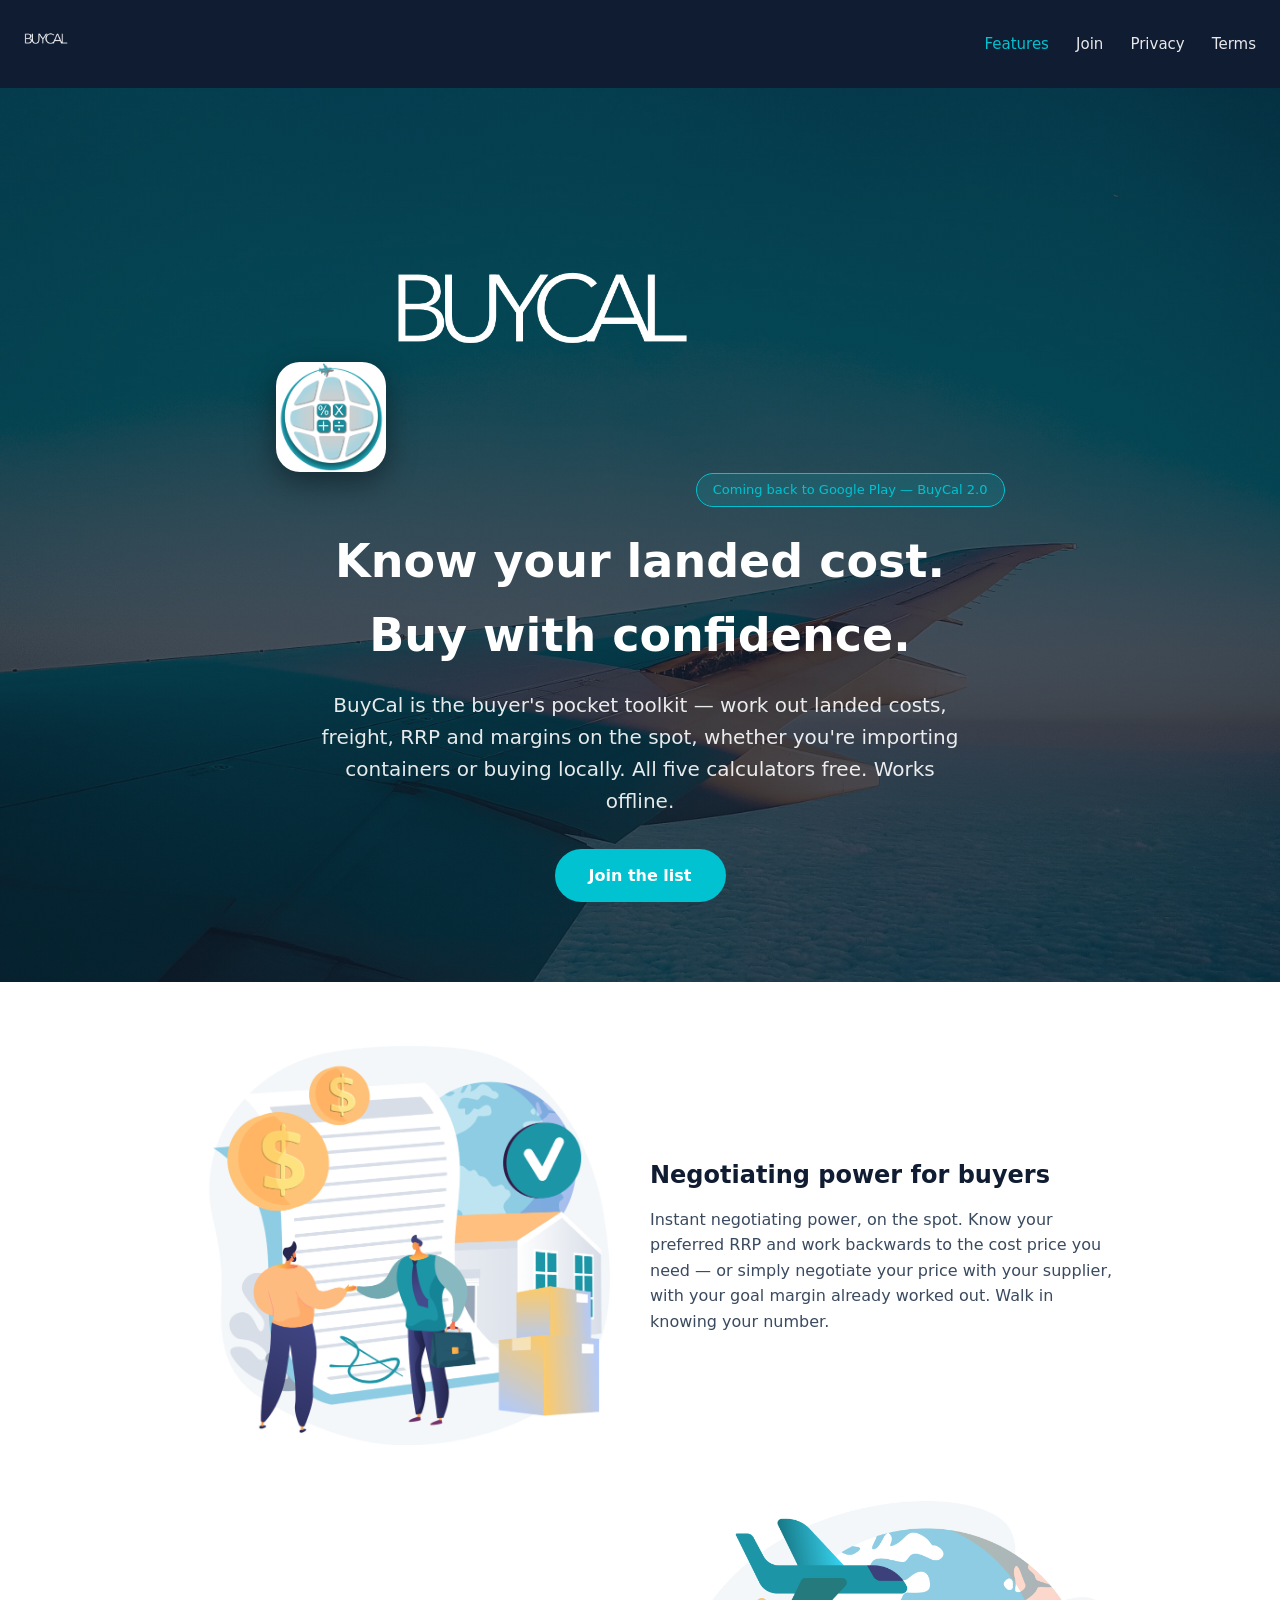
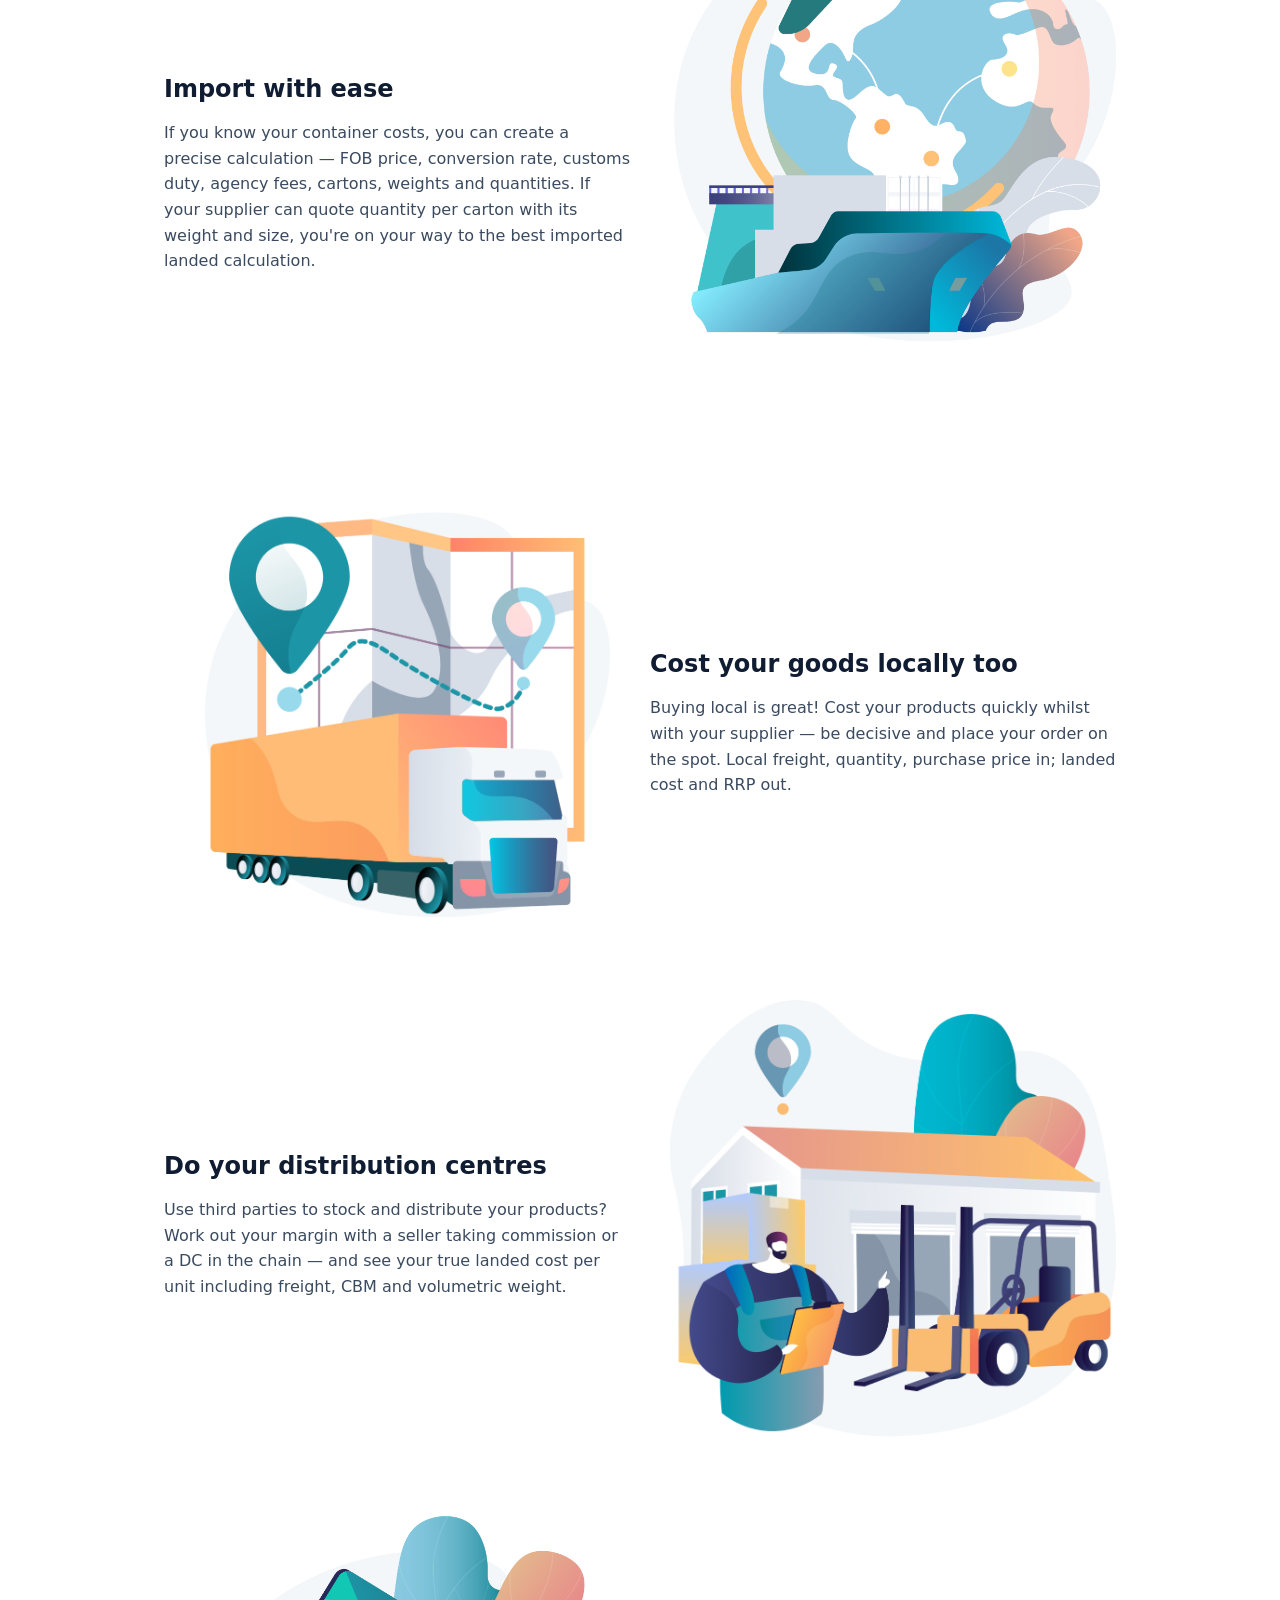
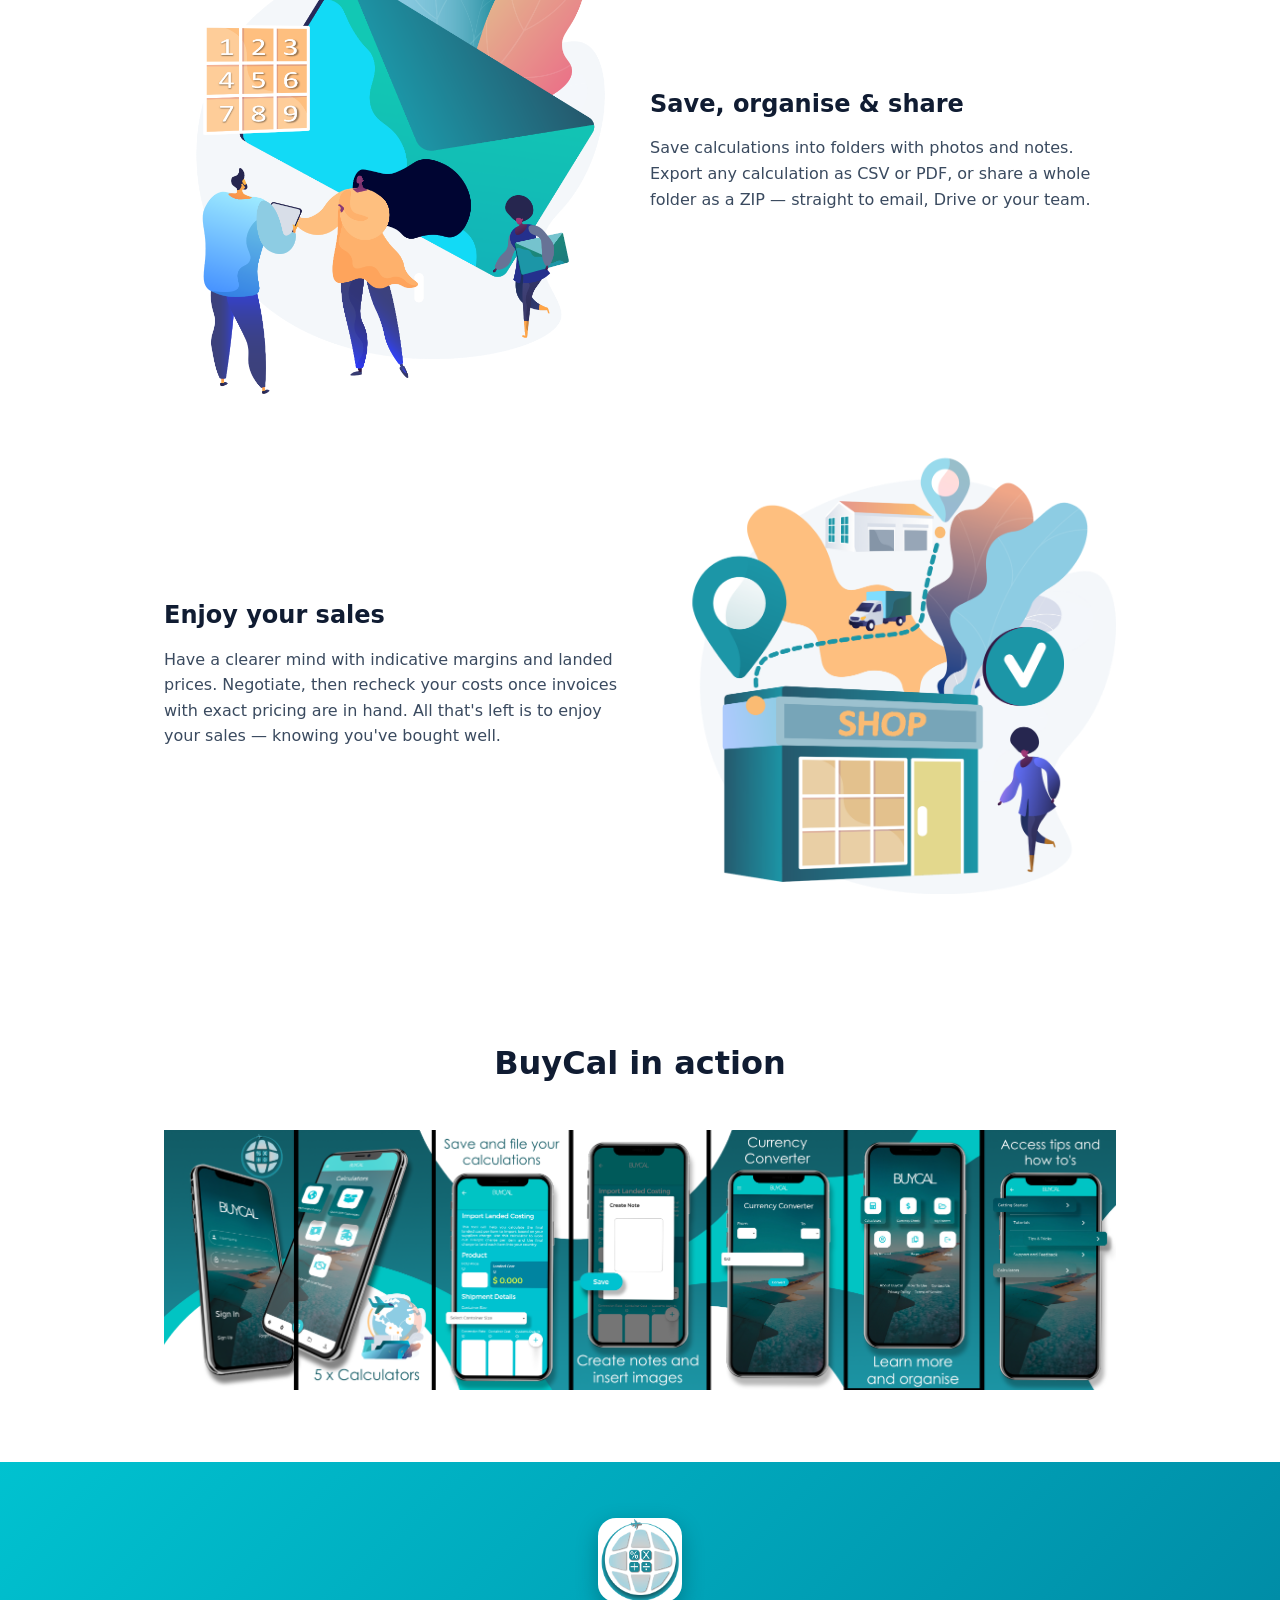
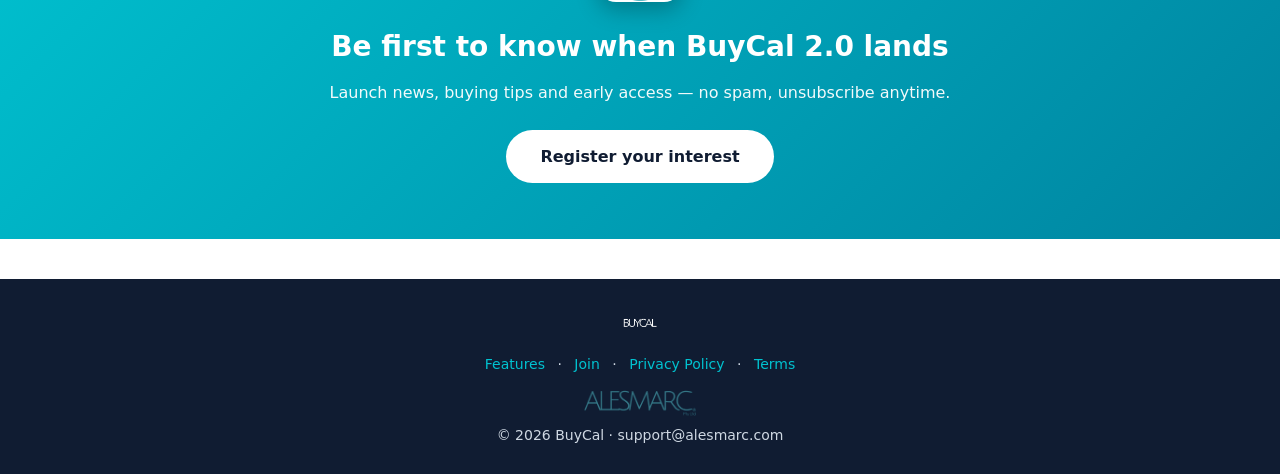
==== index.html @ 598b4a78 "App icon in hero, CTA band, and touch icons" ====
<!DOCTYPE html>
<html lang="en">
<head>
<meta charset="utf-8">
<meta name="viewport" content="width=device-width,initial-scale=1">
<title>BuyCal — Landed Cost & RRP Calculators for Buyers</title>
<meta name="description" content="BuyCal is the buyer's toolkit: landed cost, freight costing, RRP and margin calculators for importers and retailers. Works offline. Free on Android.">
<link rel="stylesheet" href="style.css">
<link rel="icon" href="images/icon.png" type="image/png">
<link rel="apple-touch-icon" href="images/icon.png">
</head>
<body>
<header>
  <a href="index.html"><img src="images/logo-white.png" alt="BuyCal"></a>
  <nav>
    <a href="index.html" class="active">Features</a>
    <a href="join.html">Join</a>
    <a href="privacy.html">Privacy</a>
    <a href="terms.html">Terms</a>
  </nav>
</header>

<div class="hero photo">
  <div class="hero-inner">
    <img src="images/icon.png" alt="BuyCal app icon" class="app-icon">
    <img src="images/logo-white.png" alt="BuyCal" class="hero-logo">
    <div class="badge">Coming back to Google Play — BuyCal 2.0</div>
    <h1>Know your landed cost.<br>Buy with confidence.</h1>
    <p>BuyCal is the buyer's pocket toolkit — work out landed costs, freight, RRP and margins on the spot, whether you're importing containers or buying locally. All five calculators free. Works offline.</p>
    <a class="btn" href="join.html">Join the list</a>
  </div>
</div>

<section class="features-alt">
  <div class="feature-row">
    <img src="images/negotiate.png" alt="Negotiate your price">
    <div>
      <h3>Negotiating power for buyers</h3>
      <p>Instant negotiating power, on the spot. Know your preferred RRP and work backwards to the cost price you need — or simply negotiate your price with your supplier, with your goal margin already worked out. Walk in knowing your number.</p>
    </div>
  </div>
  <div class="feature-row reverse">
    <img src="images/import.png" alt="Import with ease">
    <div>
      <h3>Import with ease</h3>
      <p>If you know your container costs, you can create a precise calculation — FOB price, conversion rate, customs duty, agency fees, cartons, weights and quantities. If your supplier can quote quantity per carton with its weight and size, you're on your way to the best imported landed calculation.</p>
    </div>
  </div>
  <div class="feature-row">
    <img src="images/local-freight.png" alt="Cost your goods locally">
    <div>
      <h3>Cost your goods locally too</h3>
      <p>Buying local is great! Cost your products quickly whilst with your supplier — be decisive and place your order on the spot. Local freight, quantity, purchase price in; landed cost and RRP out.</p>
    </div>
  </div>
  <div class="feature-row reverse">
    <img src="images/landed.png" alt="Distribution centres and margins">
    <div>
      <h3>Do your distribution centres</h3>
      <p>Use third parties to stock and distribute your products? Work out your margin with a seller taking commission or a DC in the chain — and see your true landed cost per unit including freight, CBM and volumetric weight.</p>
    </div>
  </div>
  <div class="feature-row">
    <img src="images/share.png" alt="Save and share calculations">
    <div>
      <h3>Save, organise &amp; share</h3>
      <p>Save calculations into folders with photos and notes. Export any calculation as CSV or PDF, or share a whole folder as a ZIP — straight to email, Drive or your team.</p>
    </div>
  </div>
  <div class="feature-row reverse">
    <img src="images/shop.png" alt="Enjoy your sales">
    <div>
      <h3>Enjoy your sales</h3>
      <p>Have a clearer mind with indicative margins and landed prices. Negotiate, then recheck your costs once invoices with exact pricing are in hand. All that's left is to enjoy your sales — knowing you've bought well.</p>
    </div>
  </div>
</section>

<section class="shots">
  <h2>BuyCal in action</h2>
  <img src="images/screenshots.png" alt="BuyCal app screenshots">
</section>

<div class="cta-band">
  <img src="images/icon.png" alt="BuyCal app icon" class="app-icon small">
  <h2>Be first to know when BuyCal 2.0 lands</h2>
  <p>Launch news, buying tips and early access — no spam, unsubscribe anytime.</p>
  <a class="btn" href="join.html">Register your interest</a>
</div>

<footer>
  <img src="images/logo-white.png" alt="BuyCal" style="height:34px;display:block;margin:0 auto 12px">
  <div><a href="index.html">Features</a> &middot; <a href="join.html">Join</a> &middot; <a href="privacy.html">Privacy Policy</a> &middot; <a href="terms.html">Terms</a></div>
  <div style="margin-top:14px"><img src="images/alesmarc.png" alt="AlesMarc" style="height:26px;vertical-align:middle;opacity:.85"></div>
  <div style="margin-top:8px">&copy; 2026 BuyCal &middot; support@alesmarc.com</div>
</footer>
</body>
</html>
---- style.css ----
:root{--navy:#101C32;--teal:#00C2D0;--bg:#00C4C4;--light:#F6F8FA;--glow:#E0FC40}
*{margin:0;padding:0;box-sizing:border-box}
body{font-family:'Segoe UI',system-ui,-apple-system,sans-serif;color:var(--navy);background:#fff;line-height:1.6}
header{background:var(--navy);padding:18px 24px;display:flex;align-items:center;justify-content:space-between;flex-wrap:wrap;gap:10px}
header img{height:44px}
nav a{color:#fff;text-decoration:none;margin-left:22px;font-size:15px;opacity:.9}
nav a:hover,nav a.active{opacity:1;color:var(--teal)}
.hero{background:linear-gradient(135deg,var(--navy) 0%,#0a2a4a 60%,#00647a 100%);color:#fff;text-align:center;padding:80px 24px}
.hero.photo{background:linear-gradient(rgba(6,16,32,.72),rgba(6,16,32,.72)),url('images/bg.jpg') center/cover no-repeat}
.hero-logo{width:min(300px,70vw);margin-bottom:26px}
.app-icon{width:110px;height:110px;border-radius:24px;background:#fff;box-shadow:0 10px 30px rgba(0,0,0,.4);margin-bottom:22px;display:inline-block}
.app-icon.small{width:84px;height:84px;border-radius:18px;box-shadow:0 8px 22px rgba(0,0,0,.25);margin-bottom:16px}
.features-alt{max-width:1000px;margin:0 auto;padding:64px 24px 24px}
.feature-row{display:flex;align-items:center;gap:40px;margin-bottom:56px;flex-wrap:wrap}
.feature-row img{width:min(380px,100%);flex:1 1 300px;object-fit:contain}
.feature-row div{flex:1 1 320px}
.feature-row h3{font-size:24px;margin-bottom:12px;color:var(--navy)}
.feature-row p{color:#3a4a5f;font-size:16px}
.feature-row.reverse{flex-direction:row-reverse}
@media (max-width:720px){.feature-row,.feature-row.reverse{flex-direction:column}}
.shots{text-align:center}
.shots img{max-width:100%;height:auto}
.cta-band{background:linear-gradient(135deg,var(--teal),#0084A0);color:#fff;text-align:center;padding:56px 24px}
.cta-band h2{font-size:28px;margin-bottom:10px}
.cta-band p{margin-bottom:24px;opacity:.95}
.cta-band .btn{background:#fff;color:var(--navy)}
.hero h1{font-size:clamp(28px,5vw,46px);margin-bottom:16px}
.hero p{font-size:clamp(16px,2.5vw,20px);max-width:640px;margin:0 auto 32px;opacity:.9}
.btn{display:inline-block;background:var(--teal);color:#fff;padding:14px 34px;border-radius:50px;text-decoration:none;font-weight:600;border:none;font-size:16px;cursor:pointer}
.btn:hover{filter:brightness(1.1)}
section{padding:64px 24px;max-width:1000px;margin:0 auto}
section h2{text-align:center;font-size:32px;margin-bottom:40px}
.grid{display:grid;grid-template-columns:repeat(auto-fit,minmax(260px,1fr));gap:24px}
.card{background:var(--light);border-radius:16px;padding:28px;border-top:4px solid var(--teal)}
.card h3{margin-bottom:10px;font-size:19px}
.card p{font-size:15px;color:#3a4a5f}
.prose{max-width:760px;margin:0 auto;padding:56px 24px}
.prose h1{font-size:34px;margin-bottom:8px}
.prose h2{font-size:21px;margin:28px 0 8px;text-align:left}
.prose p,.prose li{color:#2b3a4e;font-size:16px}
.prose ul{padding-left:22px}
.muted{color:#6b7a8f;font-size:14px}
footer{background:var(--navy);color:#cfd8e3;text-align:center;padding:28px 24px;font-size:14px;margin-top:40px}
footer a{color:var(--teal);text-decoration:none;margin:0 8px}
.form-card{max-width:460px;margin:0 auto;background:var(--light);padding:36px;border-radius:16px;border-top:4px solid var(--teal)}
.form-card input[type=email]{width:100%;padding:14px 18px;border-radius:50px;border:1px solid #c7d0da;font-size:16px;margin-bottom:14px}
.form-card .btn{width:100%}
.notice{margin-top:14px;font-size:15px;text-align:center;display:none}
.notice.ok{display:block;color:#0a7a3d}
.notice.err{display:block;color:#b00020}
.badge{display:inline-block;background:rgba(0,194,208,.15);color:var(--teal);border:1px solid var(--teal);border-radius:50px;padding:6px 16px;font-size:13px;margin-bottom:18px}
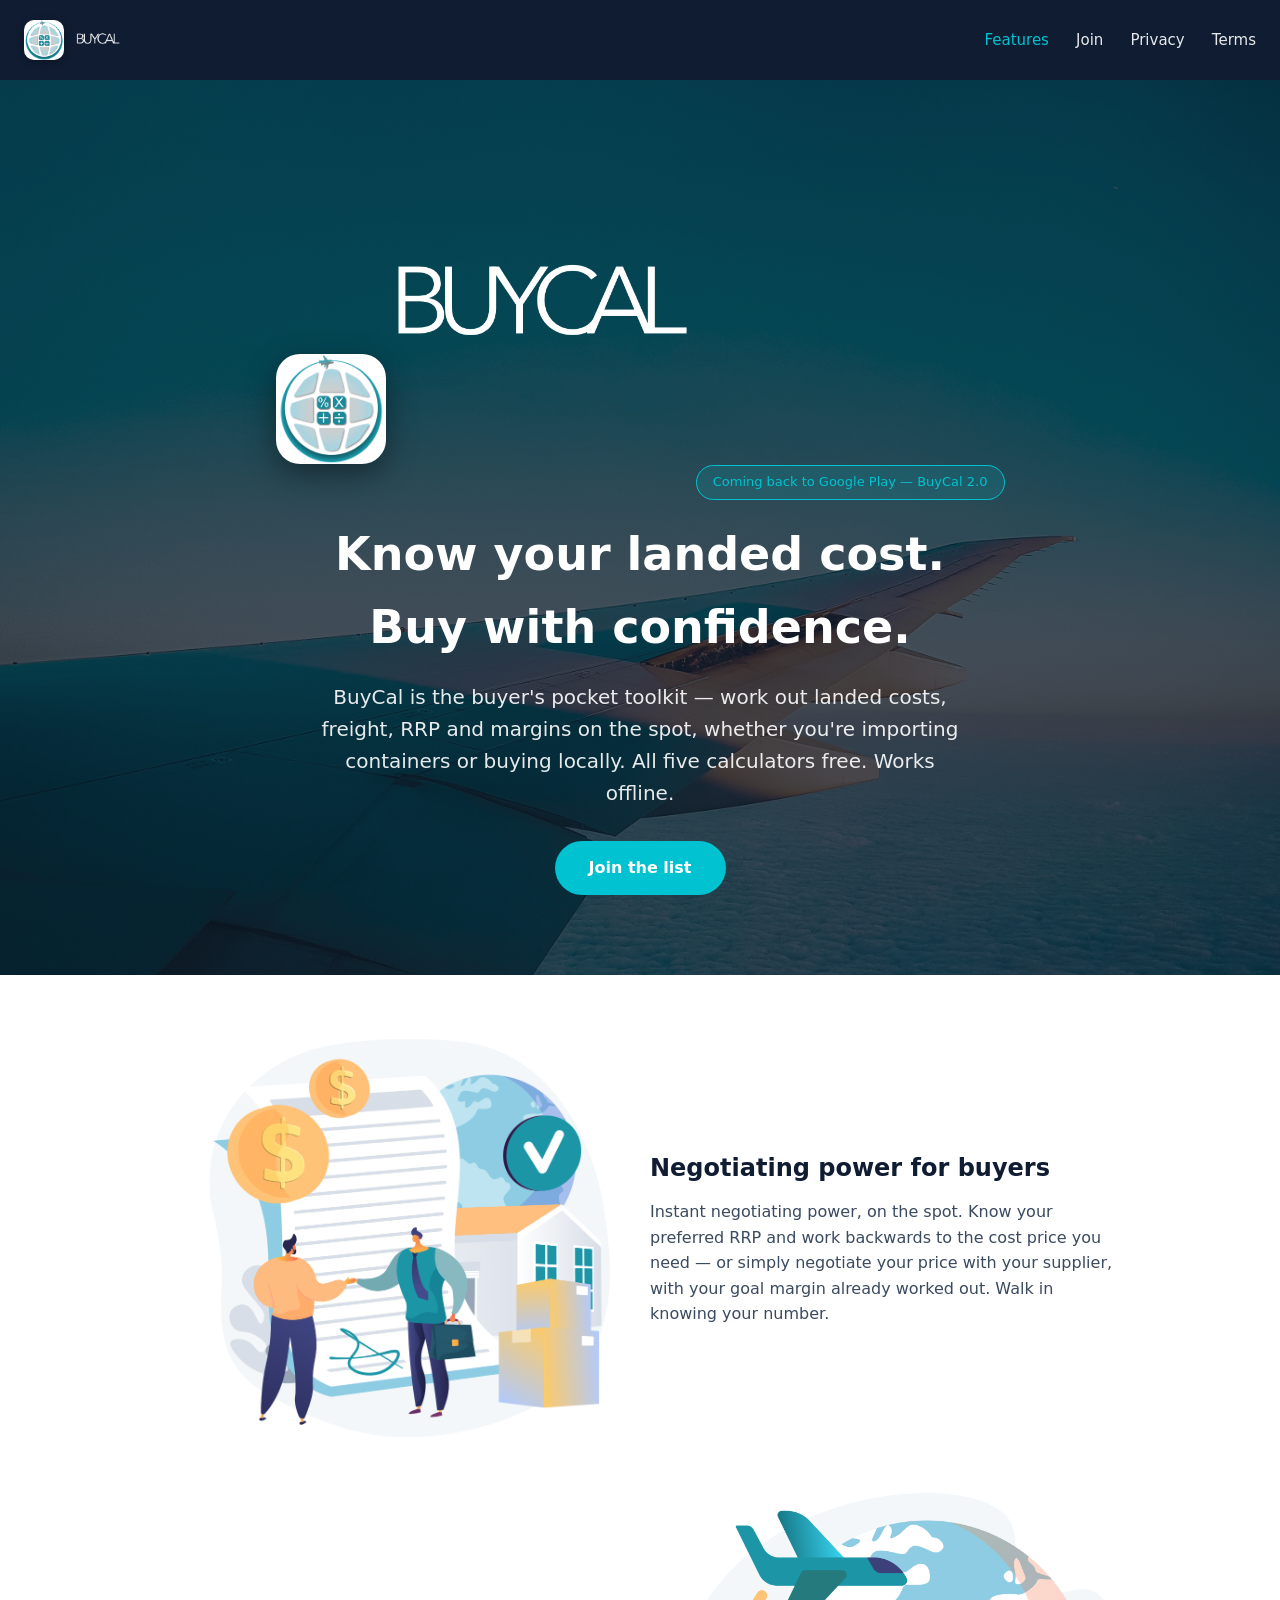
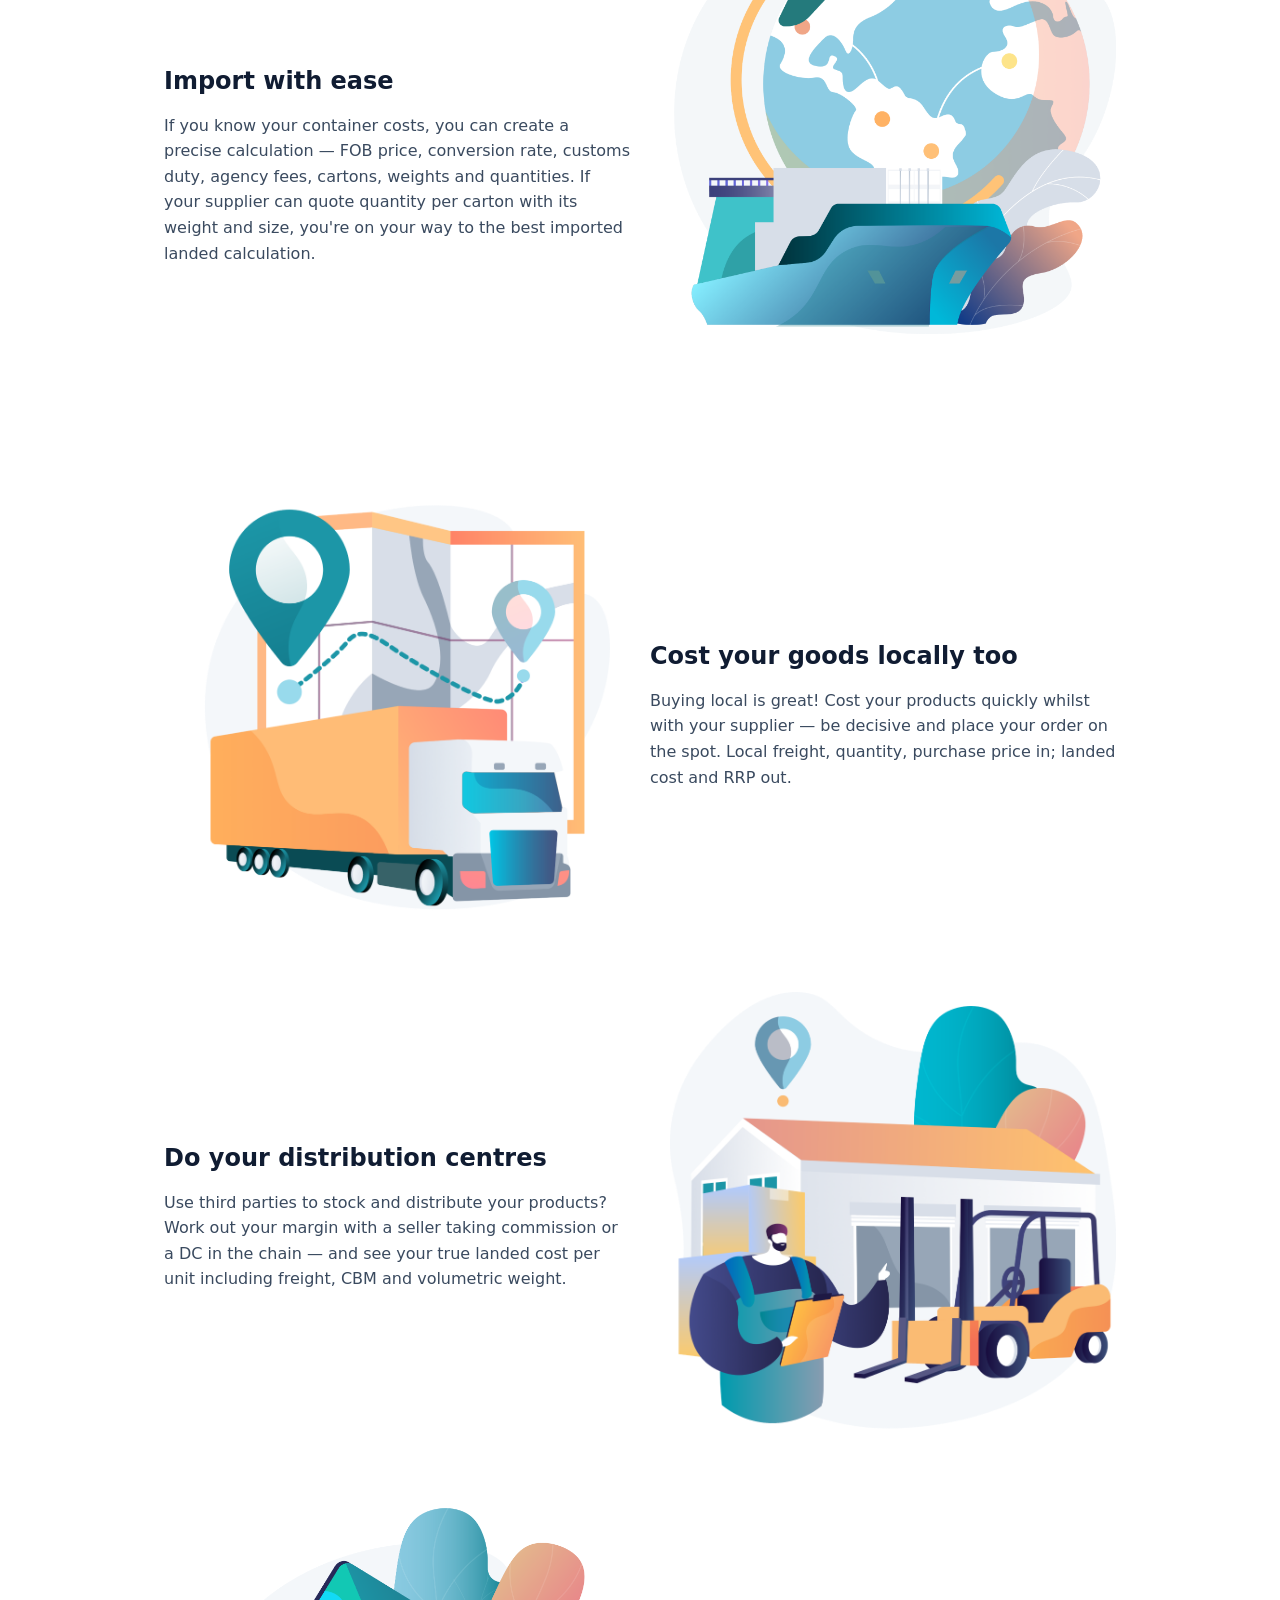
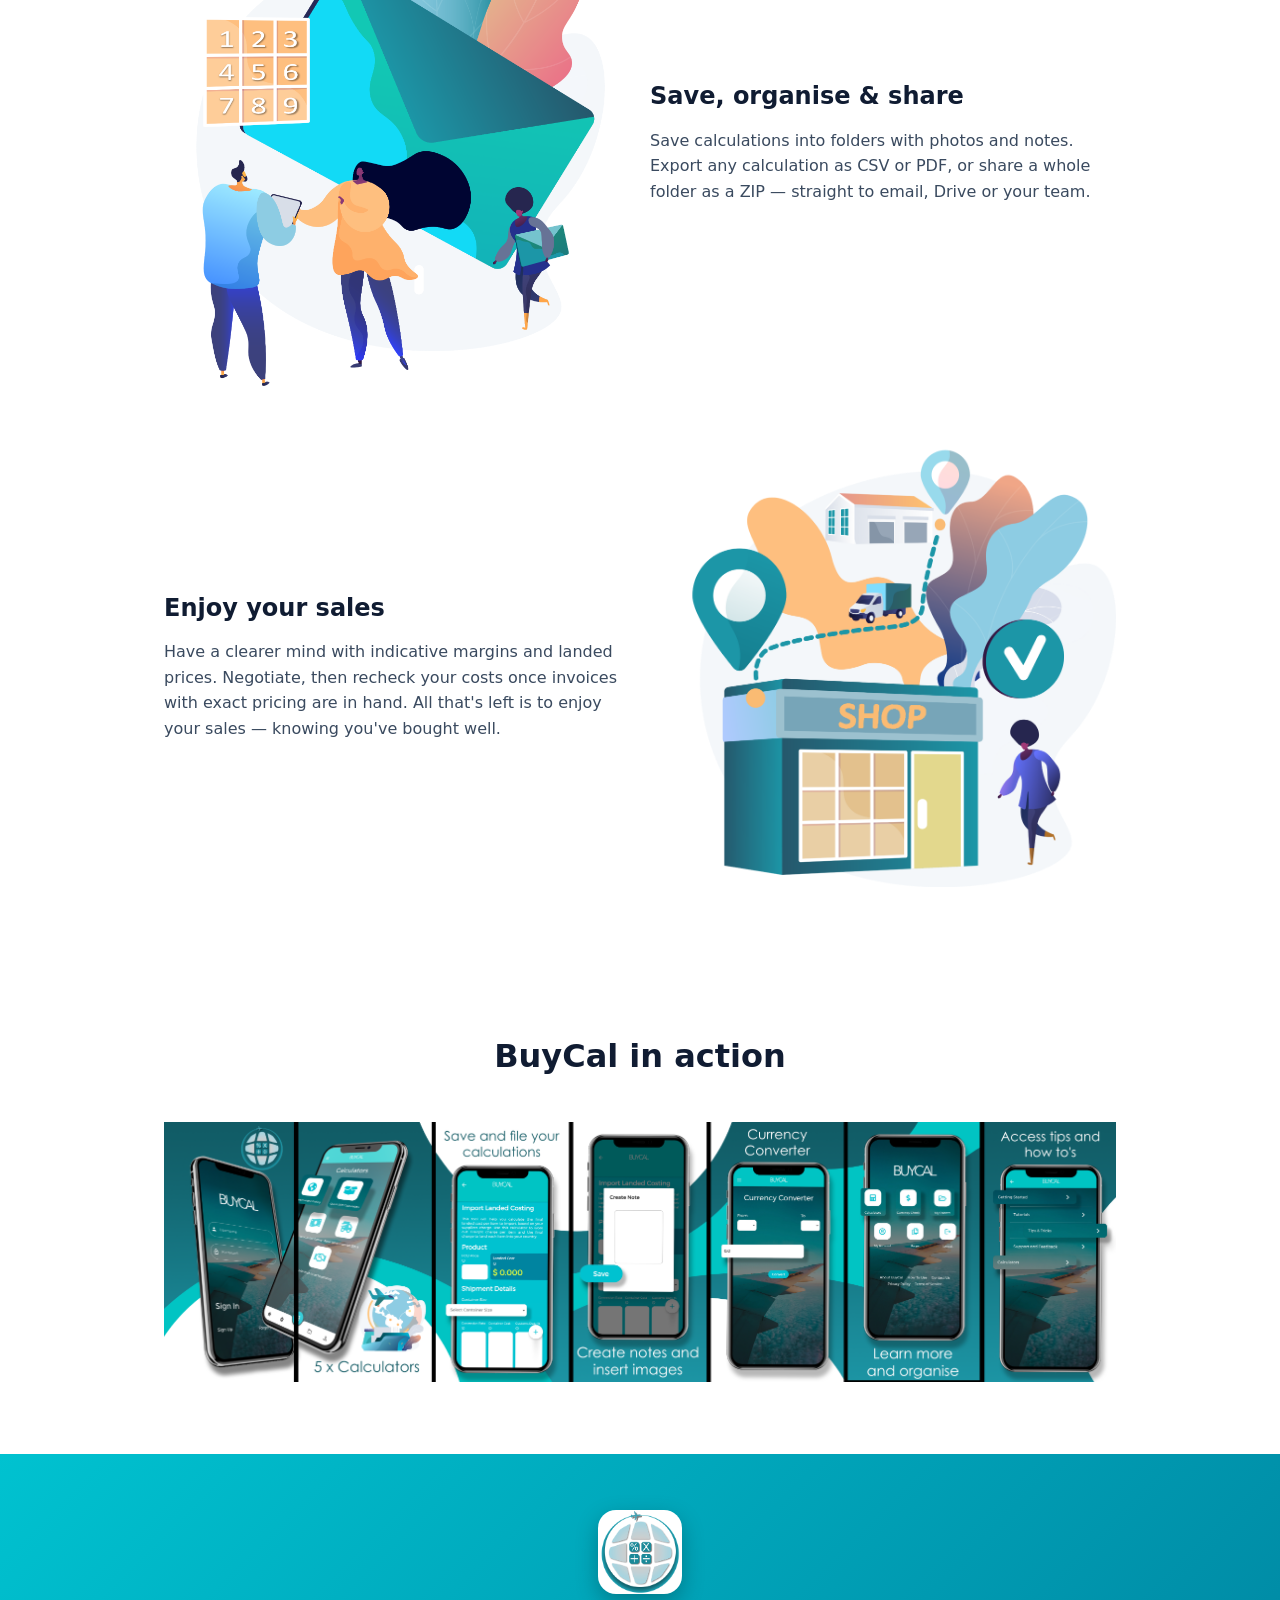
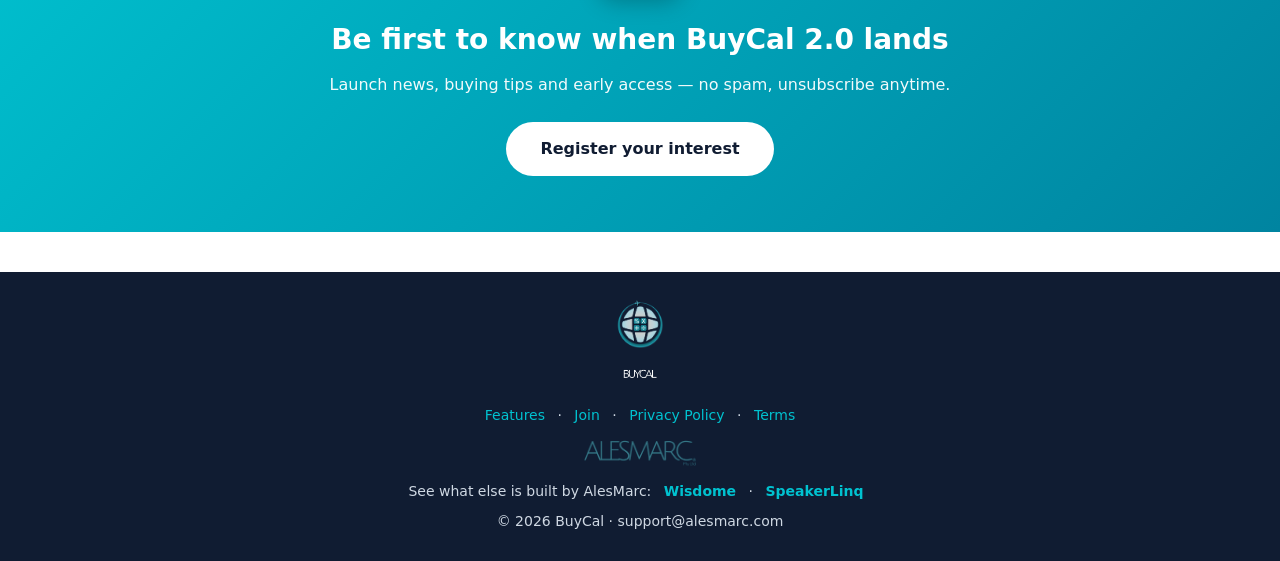
==== commit 43d48dc4: "Icon in header/footer, AlesMarc family links (Wisdome, SpeakerLinq)" ====
--- a/index.html
+++ b/index.html
@@ -8,10 +8,54 @@
 <link rel="stylesheet" href="style.css">
 <link rel="icon" href="images/icon.png" type="image/png">
 <link rel="apple-touch-icon" href="images/icon.png">
+<link rel="canonical" href="https://buycal.com.au/">
+<meta property="og:type" content="website">
+<meta property="og:site_name" content="BuyCal">
+<meta property="og:title" content="BuyCal — Landed Cost & RRP Calculators for Buyers">
+<meta property="og:description" content="The buyer's pocket toolkit: landed cost, freight costing, RRP and margin calculators for importers and retailers. Works offline. Free on Android.">
+<meta property="og:url" content="https://buycal.com.au/">
+<meta property="og:image" content="https://buycal.com.au/images/cover.png">
+<meta name="twitter:card" content="summary_large_image">
+<meta name="twitter:title" content="BuyCal — Landed Cost & RRP Calculators for Buyers">
+<meta name="twitter:description" content="Landed cost, freight, RRP and margin calculators for importers and retailers. Works offline. Free on Android.">
+<meta name="twitter:image" content="https://buycal.com.au/images/cover.png">
+<script type="application/ld+json">
+{
+  "@context": "https://schema.org",
+  "@graph": [
+    {
+      "@type": "MobileApplication",
+      "name": "BuyCal",
+      "operatingSystem": "Android",
+      "applicationCategory": "BusinessApplication",
+      "description": "Landed cost, freight costing, RRP and margin calculators for product buyers, importers and retailers. Five calculators, folders with notes and photos, CSV/PDF export and a live currency converter. Works offline, no account needed.",
+      "image": "https://buycal.com.au/images/icon.png",
+      "url": "https://buycal.com.au/",
+      "offers": { "@type": "Offer", "price": "0", "priceCurrency": "AUD" },
+      "publisher": { "@type": "Organization", "name": "AlesMarc", "email": "support@alesmarc.com" }
+    },
+    {
+      "@type": "WebSite",
+      "name": "BuyCal",
+      "url": "https://buycal.com.au/",
+      "description": "Official website of BuyCal, the landed cost and RRP calculator app for buyers and importers."
+    },
+    {
+      "@type": "FAQPage",
+      "mainEntity": [
+        { "@type": "Question", "name": "What is BuyCal?", "acceptedAnswer": { "@type": "Answer", "text": "BuyCal is an Android app for product buyers, importers and retailers. It calculates landed costs, freight costs, recommended retail prices (RRP) and margins for both imported and locally purchased goods." } },
+        { "@type": "Question", "name": "Is BuyCal free?", "acceptedAnswer": { "@type": "Answer", "text": "Yes. All five calculators are free, with no account or sign-up required. The app works offline; only the live currency converter needs an internet connection." } },
+        { "@type": "Question", "name": "What can BuyCal calculate?", "acceptedAnswer": { "@type": "Answer", "text": "Complete import costing (FOB price, customs duty, agency fees, container and carton costs), local landed cost and RRP, quick RRP checks, freight costing with CBM and volumetric weight, and reverse calculations from your target retail price and margin for supplier negotiations." } },
+        { "@type": "Question", "name": "Where is my data stored?", "acceptedAnswer": { "@type": "Answer", "text": "All calculations, folders, notes and photos are stored only on your device. Nothing is uploaded to any server." } }
+      ]
+    }
+  ]
+}
+</script>
 </head>
 <body>
 <header>
-  <a href="index.html"><img src="images/logo-white.png" alt="BuyCal"></a>
+  <a href="index.html" class="brand"><img src="images/icon.png" alt="" class="nav-icon"><img src="images/logo-white.png" alt="BuyCal"></a>
   <nav>
     <a href="index.html" class="active">Features</a>
     <a href="join.html">Join</a>
@@ -89,10 +133,11 @@
 </div>
 
 <footer>
+  <img src="images/icon.png" alt="BuyCal app icon" style="height:48px;width:48px;border-radius:12px;display:block;margin:0 auto 10px">
   <img src="images/logo-white.png" alt="BuyCal" style="height:34px;display:block;margin:0 auto 12px">
   <div><a href="index.html">Features</a> &middot; <a href="join.html">Join</a> &middot; <a href="privacy.html">Privacy Policy</a> &middot; <a href="terms.html">Terms</a></div>
   <div style="margin-top:14px"><img src="images/alesmarc.png" alt="AlesMarc" style="height:26px;vertical-align:middle;opacity:.85"></div>
-  <div style="margin-top:8px">&copy; 2026 BuyCal &middot; support@alesmarc.com</div>
+  <div class="more-from">See what else is built by AlesMarc: <a href="https://wisdome.com.au" target="_blank" rel="noopener">Wisdome</a> &middot; <a href="https://speakerlinq.com" target="_blank" rel="noopener">SpeakerLinq</a></div><div style="margin-top:8px">&copy; 2026 BuyCal &middot; support@alesmarc.com</div>
 </footer>
 </body>
 </html>
--- a/style.css
+++ b/style.css
@@ -3,6 +3,10 @@
 body{font-family:'Segoe UI',system-ui,-apple-system,sans-serif;color:var(--navy);background:#fff;line-height:1.6}
 header{background:var(--navy);padding:18px 24px;display:flex;align-items:center;justify-content:space-between;flex-wrap:wrap;gap:10px}
 header img{height:44px}
+.brand{display:inline-flex;align-items:center;gap:12px;text-decoration:none}
+.nav-icon{height:40px !important;width:40px;border-radius:10px;background:#fff;box-shadow:0 2px 8px rgba(0,0,0,.3)}
+.more-from{margin-top:14px;font-size:14px;color:#cfd8e3}
+.more-from a{font-weight:600}
 nav a{color:#fff;text-decoration:none;margin-left:22px;font-size:15px;opacity:.9}
 nav a:hover,nav a.active{opacity:1;color:var(--teal)}
 .hero{background:linear-gradient(135deg,var(--navy) 0%,#0a2a4a 60%,#00647a 100%);color:#fff;text-align:center;padding:80px 24px}
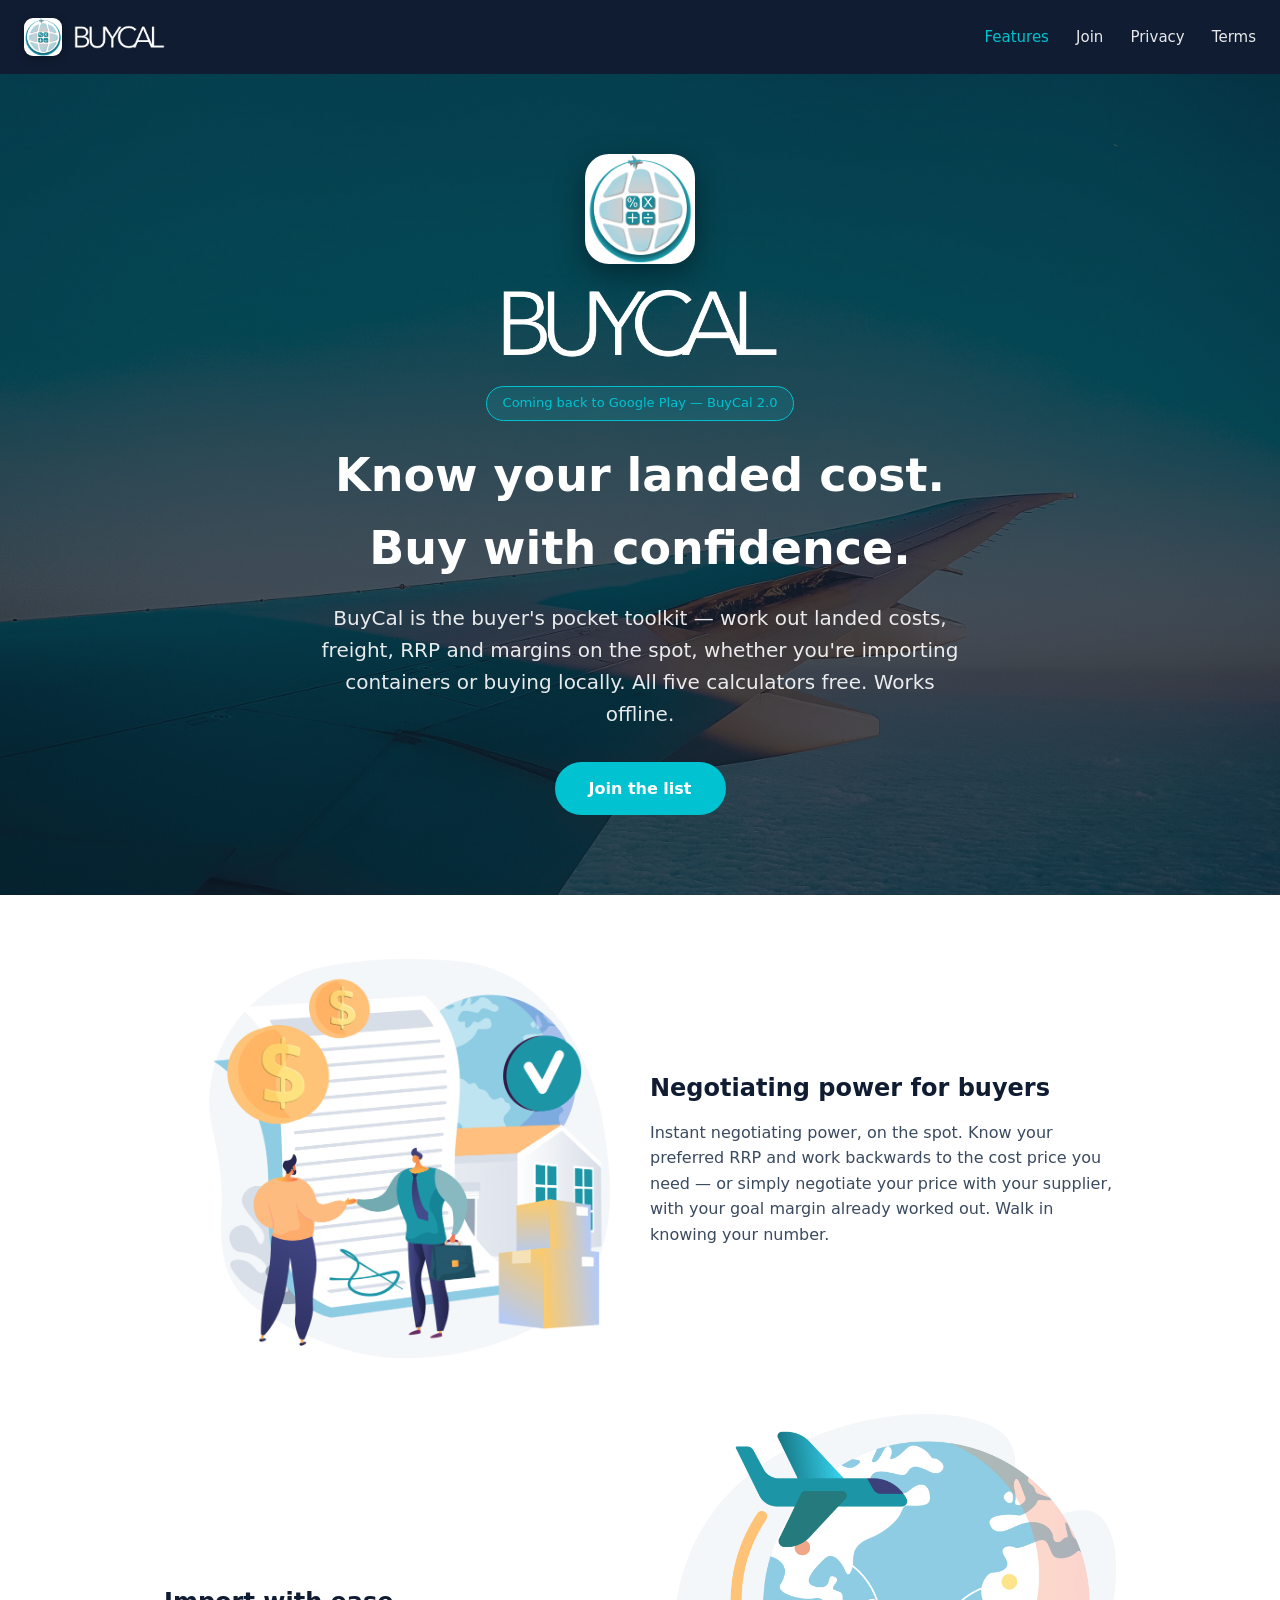
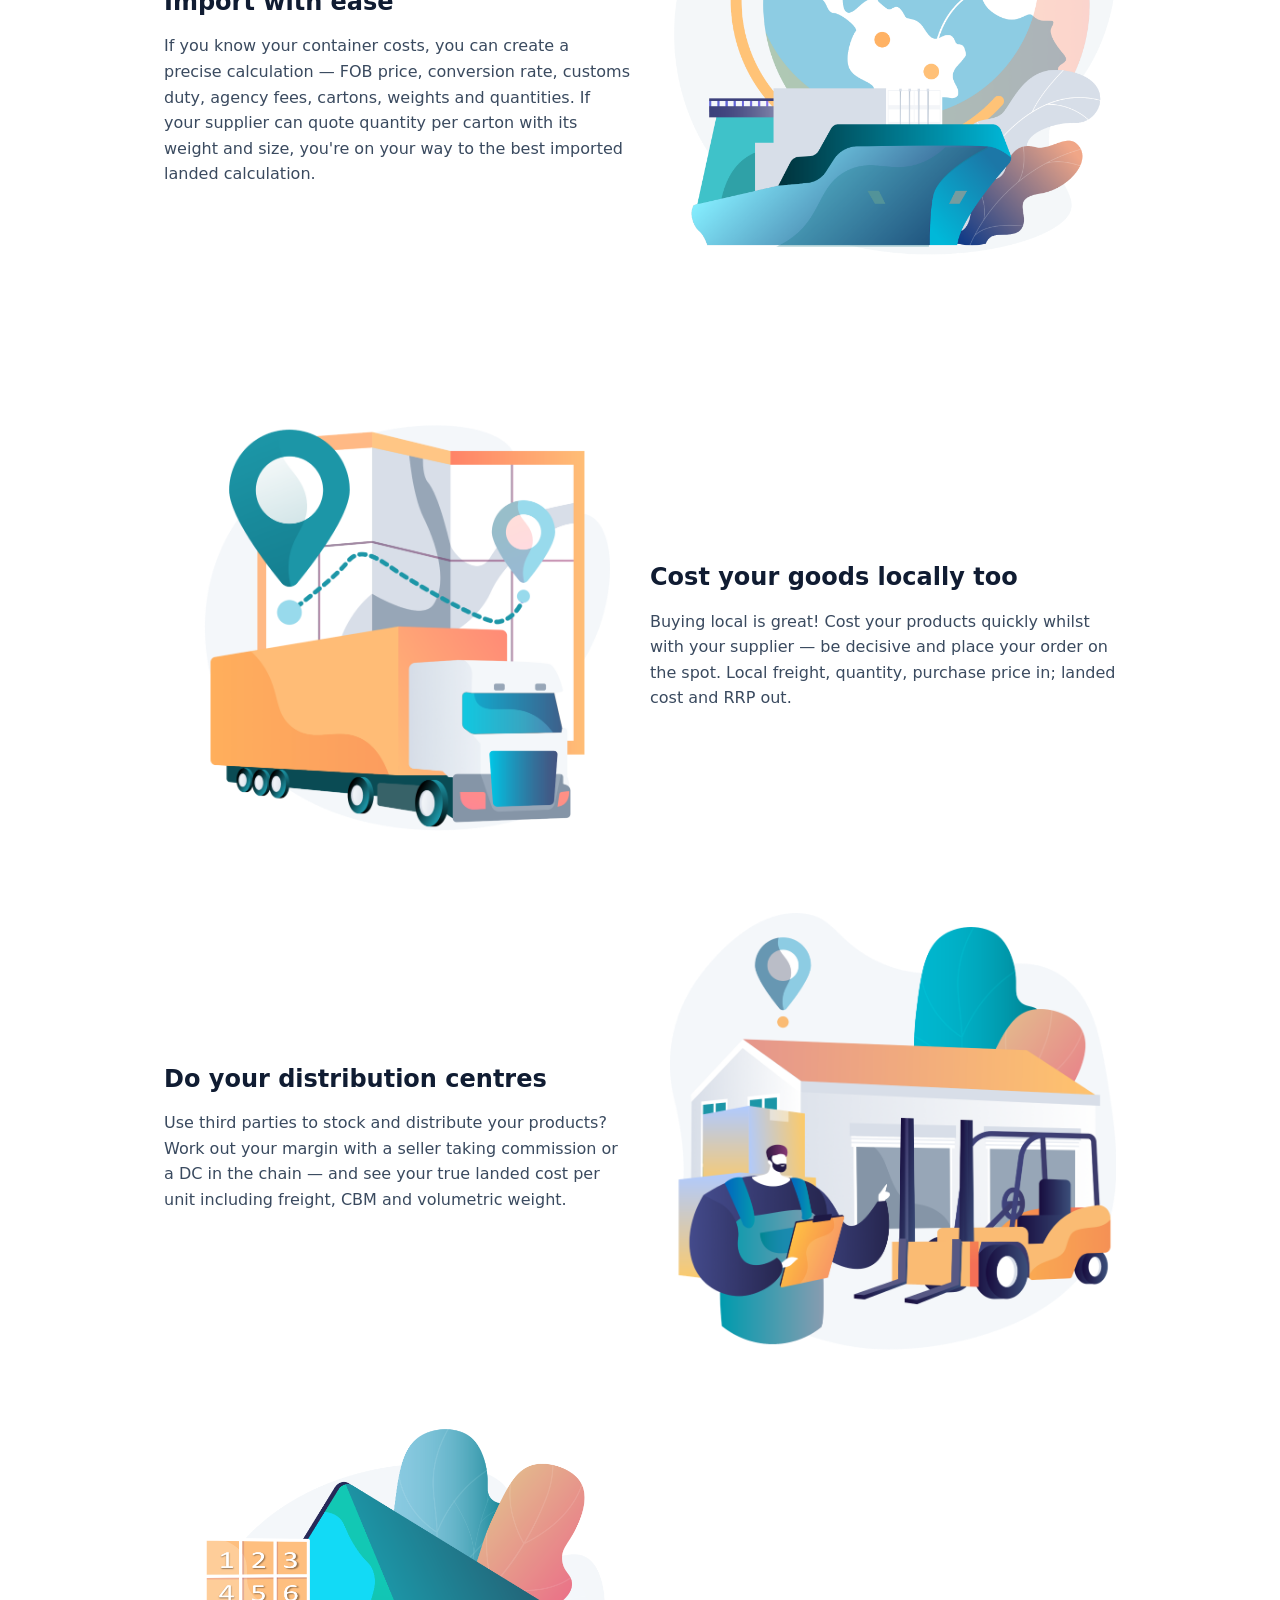
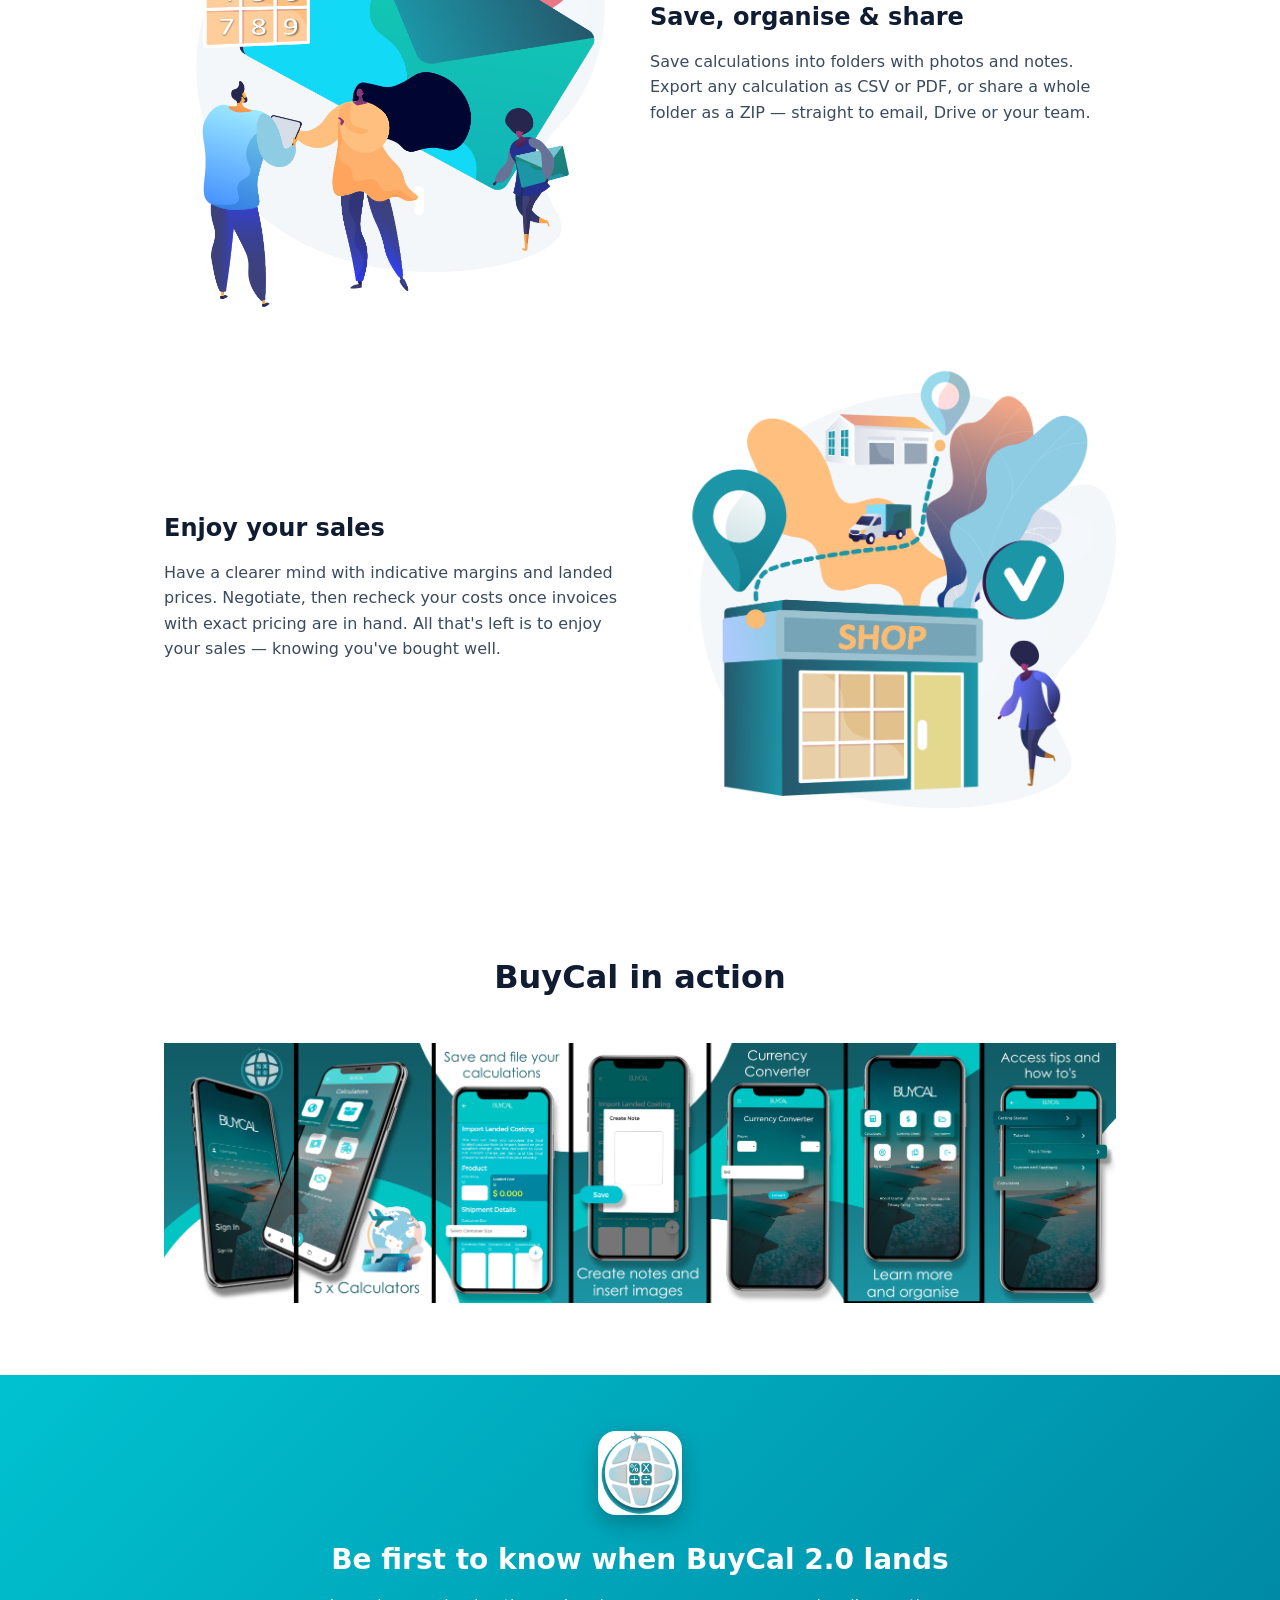
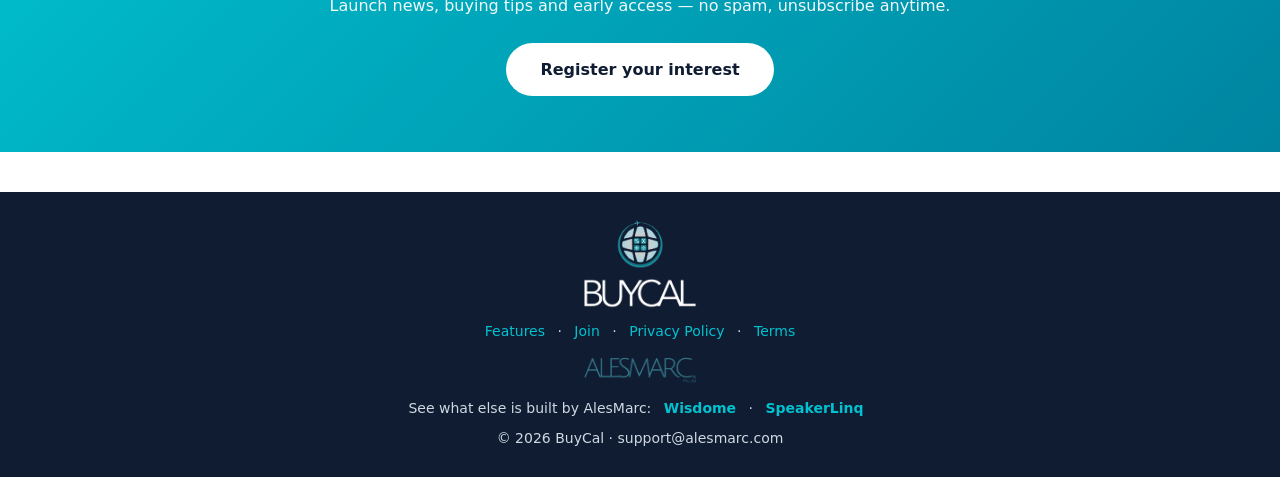
==== commit 896fbe41: "Fix logo sizing: trimmed wordmark, centered hero, compact header/footer" ====
--- a/index.html
+++ b/index.html
@@ -55,7 +55,7 @@
 </head>
 <body>
 <header>
-  <a href="index.html" class="brand"><img src="images/icon.png" alt="" class="nav-icon"><img src="images/logo-white.png" alt="BuyCal"></a>
+  <a href="index.html" class="brand"><img src="images/icon.png" alt="" class="nav-icon"><img src="images/wordmark-white.png" alt="BuyCal" class="wm"></a>
   <nav>
     <a href="index.html" class="active">Features</a>
     <a href="join.html">Join</a>
@@ -67,7 +67,7 @@
 <div class="hero photo">
   <div class="hero-inner">
     <img src="images/icon.png" alt="BuyCal app icon" class="app-icon">
-    <img src="images/logo-white.png" alt="BuyCal" class="hero-logo">
+    <img src="images/wordmark-white.png" alt="BuyCal" class="hero-logo">
     <div class="badge">Coming back to Google Play — BuyCal 2.0</div>
     <h1>Know your landed cost.<br>Buy with confidence.</h1>
     <p>BuyCal is the buyer's pocket toolkit — work out landed costs, freight, RRP and margins on the spot, whether you're importing containers or buying locally. All five calculators free. Works offline.</p>
@@ -134,7 +134,7 @@
 
 <footer>
   <img src="images/icon.png" alt="BuyCal app icon" style="height:48px;width:48px;border-radius:12px;display:block;margin:0 auto 10px">
-  <img src="images/logo-white.png" alt="BuyCal" style="height:34px;display:block;margin:0 auto 12px">
+  <img src="images/wordmark-white.png" alt="BuyCal" style="height:30px;display:block;margin:0 auto 12px">
   <div><a href="index.html">Features</a> &middot; <a href="join.html">Join</a> &middot; <a href="privacy.html">Privacy Policy</a> &middot; <a href="terms.html">Terms</a></div>
   <div style="margin-top:14px"><img src="images/alesmarc.png" alt="AlesMarc" style="height:26px;vertical-align:middle;opacity:.85"></div>
   <div class="more-from">See what else is built by AlesMarc: <a href="https://wisdome.com.au" target="_blank" rel="noopener">Wisdome</a> &middot; <a href="https://speakerlinq.com" target="_blank" rel="noopener">SpeakerLinq</a></div><div style="margin-top:8px">&copy; 2026 BuyCal &middot; support@alesmarc.com</div>
--- a/style.css
+++ b/style.css
@@ -4,14 +4,16 @@
 header{background:var(--navy);padding:18px 24px;display:flex;align-items:center;justify-content:space-between;flex-wrap:wrap;gap:10px}
 header img{height:44px}
 .brand{display:inline-flex;align-items:center;gap:12px;text-decoration:none}
-.nav-icon{height:40px !important;width:40px;border-radius:10px;background:#fff;box-shadow:0 2px 8px rgba(0,0,0,.3)}
+.brand .wm{height:24px;width:auto}
+.nav-icon{height:38px !important;width:38px;border-radius:9px;background:#fff;box-shadow:0 2px 8px rgba(0,0,0,.3)}
 .more-from{margin-top:14px;font-size:14px;color:#cfd8e3}
 .more-from a{font-weight:600}
 nav a{color:#fff;text-decoration:none;margin-left:22px;font-size:15px;opacity:.9}
 nav a:hover,nav a.active{opacity:1;color:var(--teal)}
 .hero{background:linear-gradient(135deg,var(--navy) 0%,#0a2a4a 60%,#00647a 100%);color:#fff;text-align:center;padding:80px 24px}
 .hero.photo{background:linear-gradient(rgba(6,16,32,.72),rgba(6,16,32,.72)),url('images/bg.jpg') center/cover no-repeat}
-.hero-logo{width:min(300px,70vw);margin-bottom:26px}
+.hero-inner{display:flex;flex-direction:column;align-items:center}
+.hero-logo{width:min(280px,65vw);height:auto;margin-bottom:26px}
 .app-icon{width:110px;height:110px;border-radius:24px;background:#fff;box-shadow:0 10px 30px rgba(0,0,0,.4);margin-bottom:22px;display:inline-block}
 .app-icon.small{width:84px;height:84px;border-radius:18px;box-shadow:0 8px 22px rgba(0,0,0,.25);margin-bottom:16px}
 .features-alt{max-width:1000px;margin:0 auto;padding:64px 24px 24px}
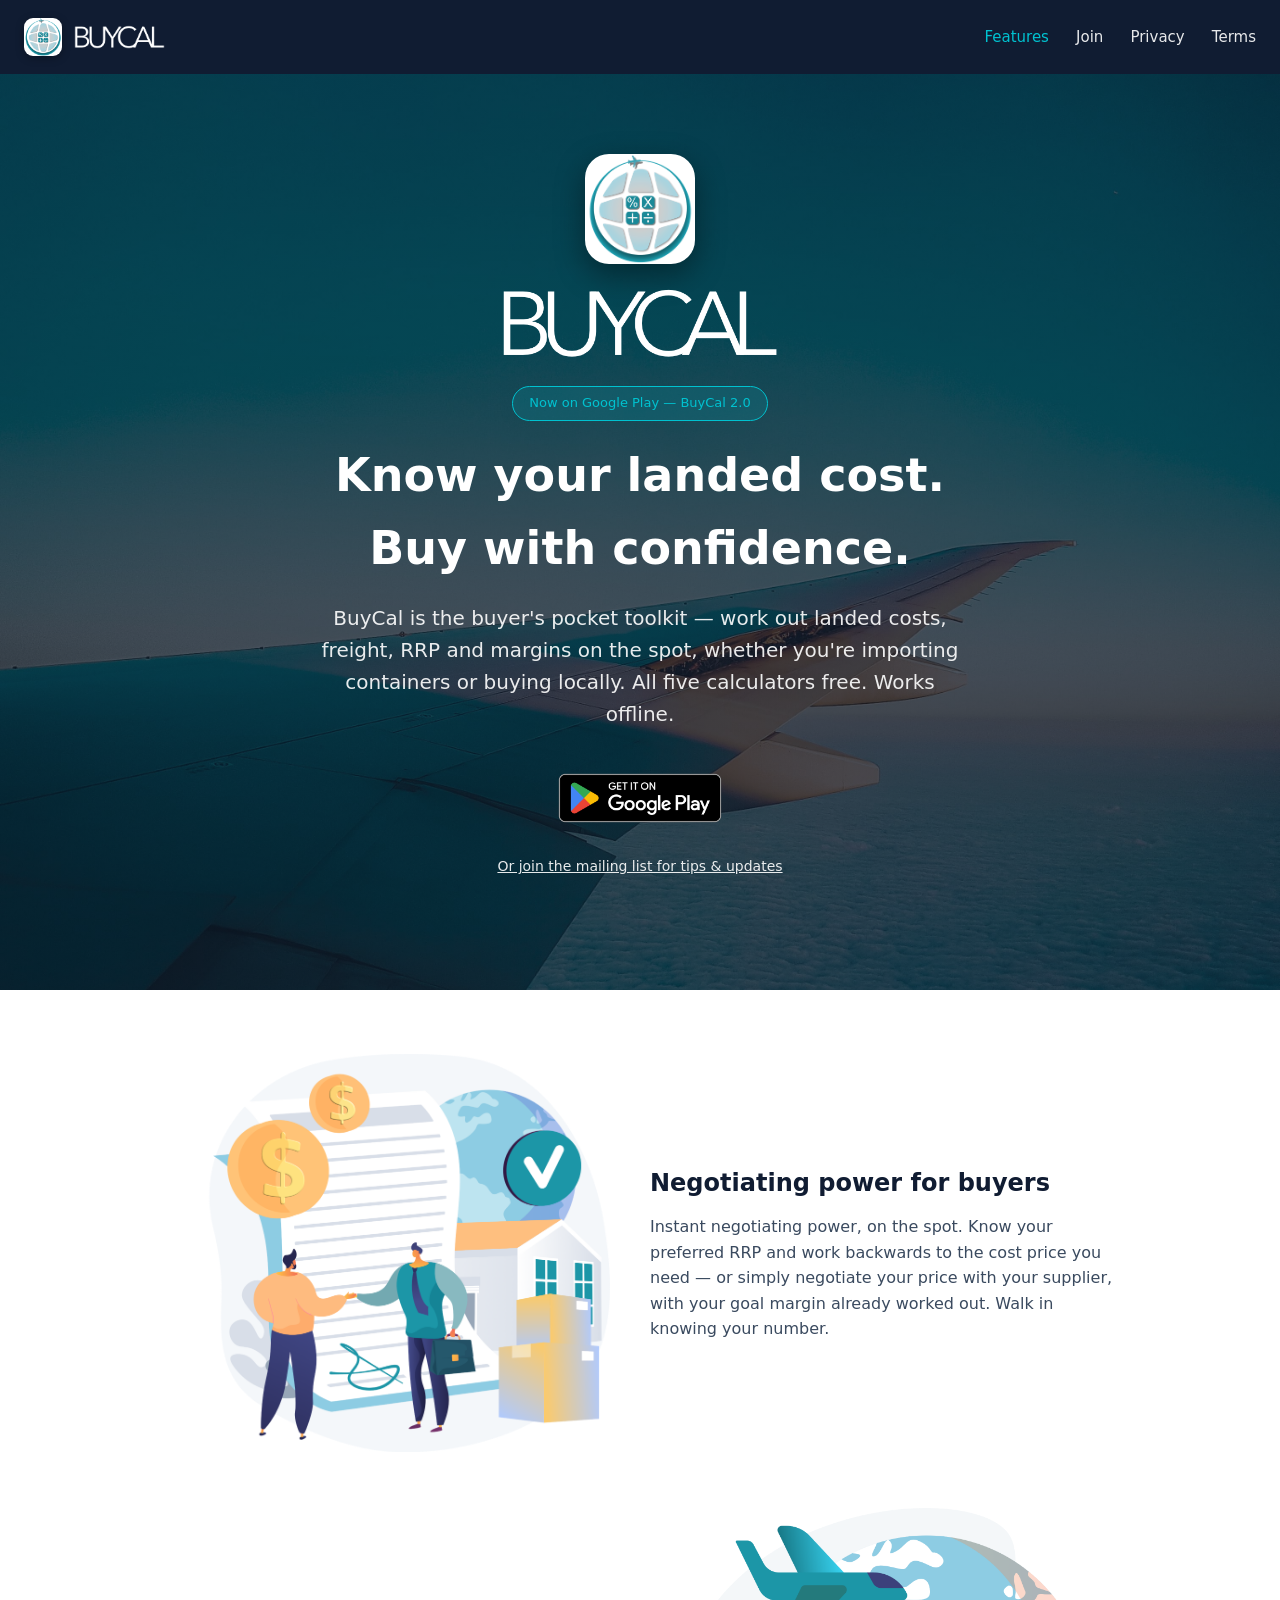
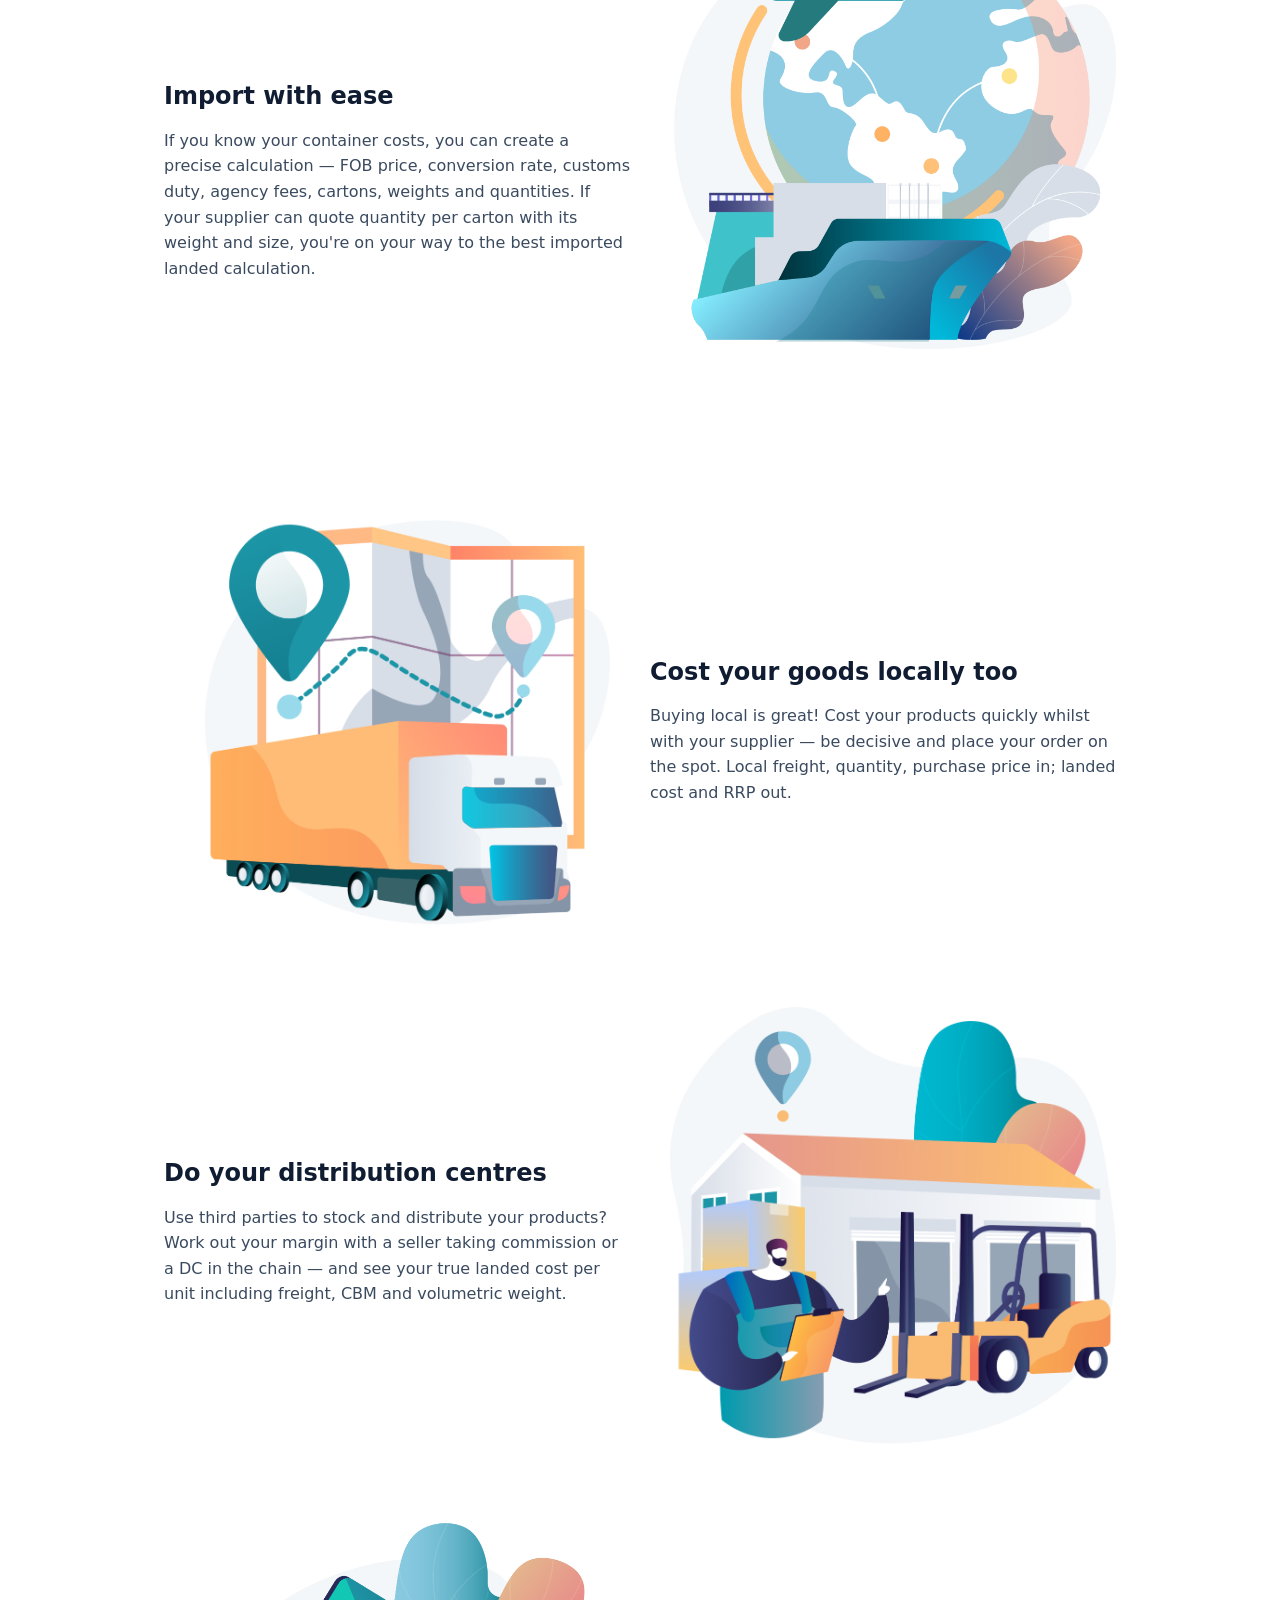
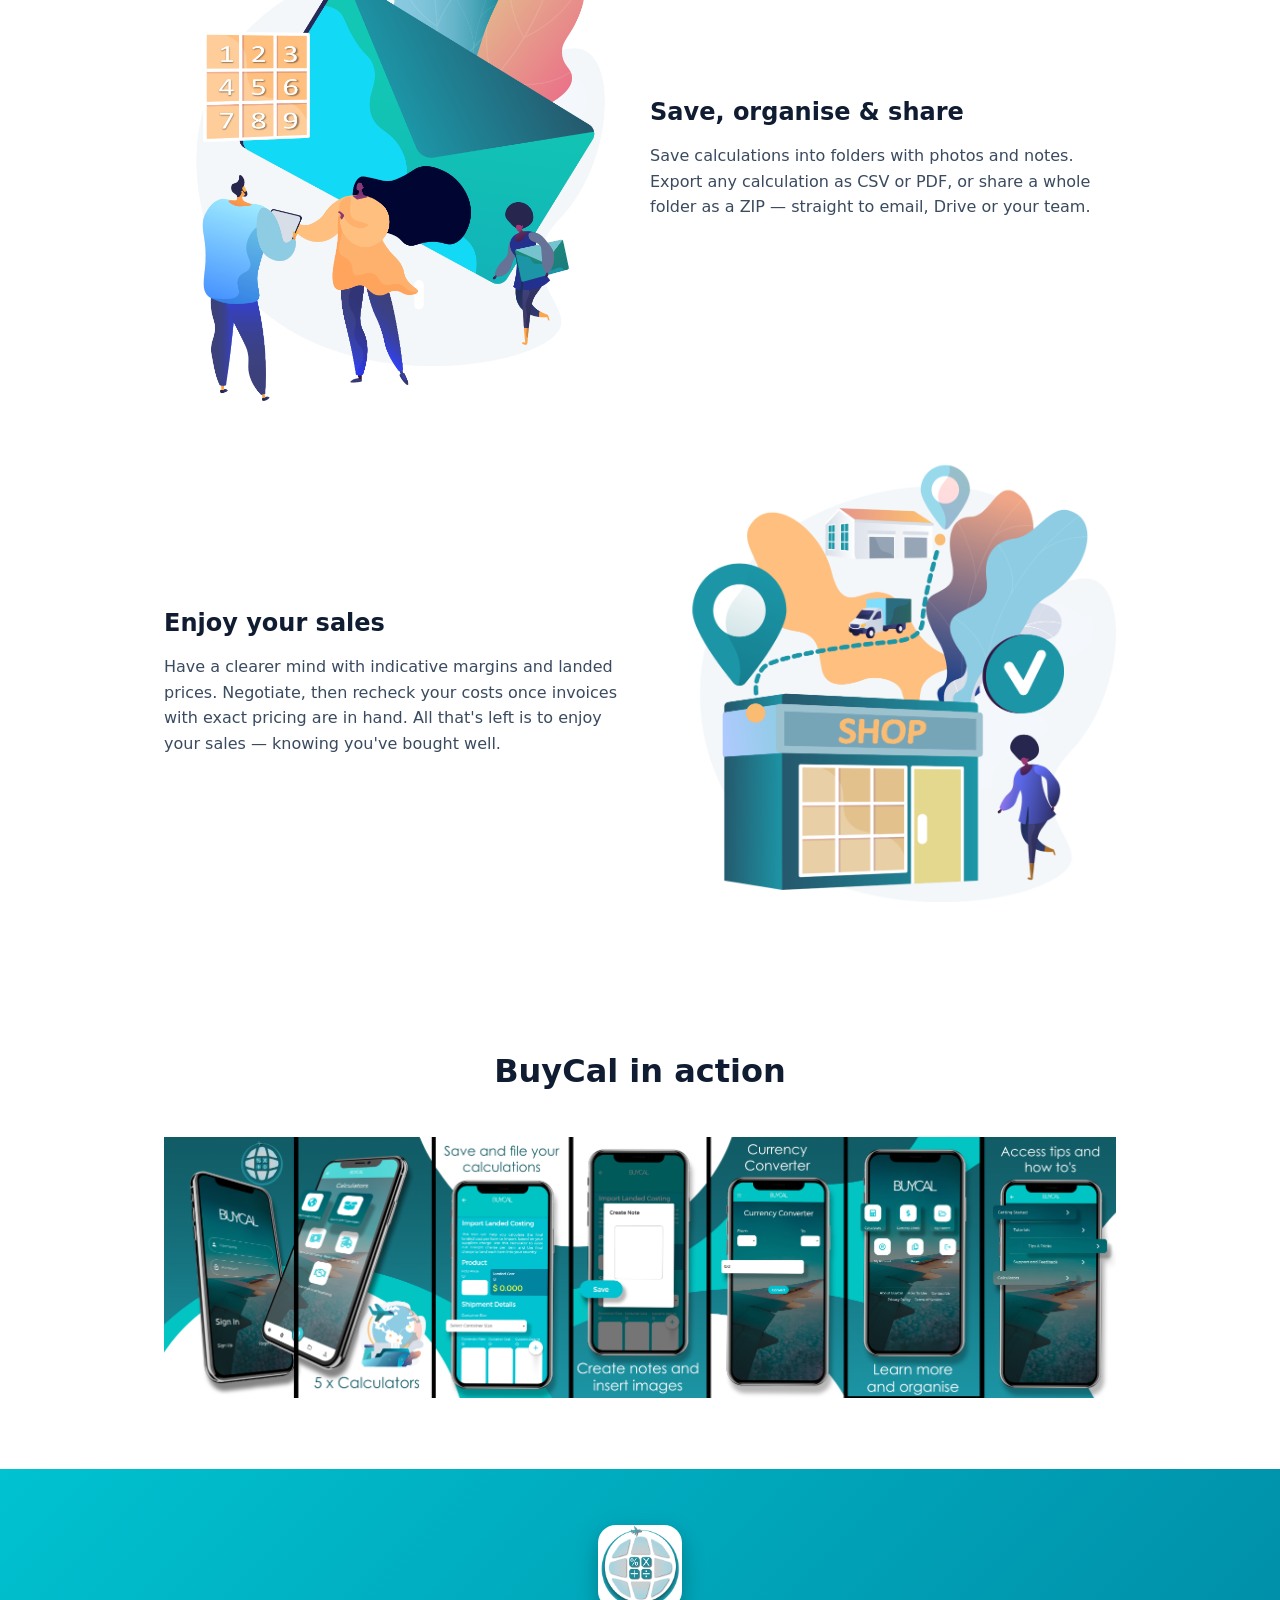
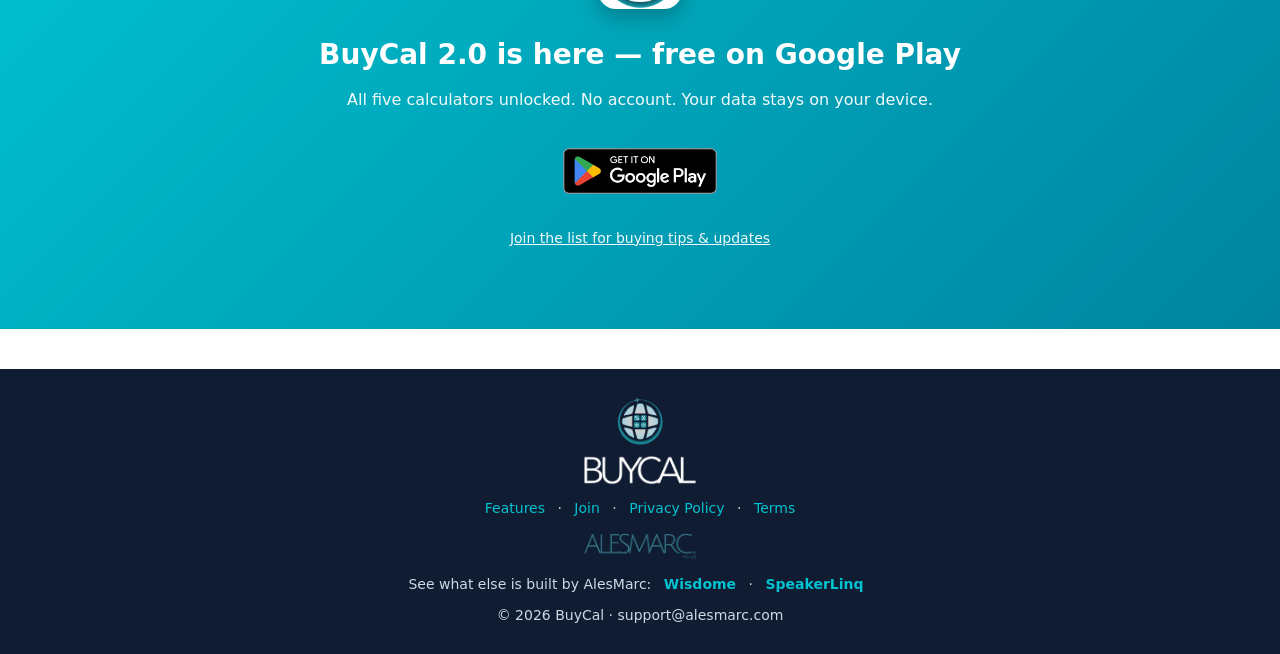
==== commit 566563b6: "App is live: Google Play badges, store links, updated copy and structured data" ====
--- a/index.html
+++ b/index.html
@@ -5,7 +5,7 @@
 <meta name="viewport" content="width=device-width,initial-scale=1">
 <title>BuyCal — Landed Cost & RRP Calculators for Buyers</title>
 <meta name="description" content="BuyCal is the buyer's toolkit: landed cost, freight costing, RRP and margin calculators for importers and retailers. Works offline. Free on Android.">
-<link rel="stylesheet" href="style.css">
+<link rel="stylesheet" href="style.css?v=4">
 <link rel="icon" href="images/icon.png" type="image/png">
 <link rel="apple-touch-icon" href="images/icon.png">
 <link rel="canonical" href="https://buycal.com.au/">
@@ -31,6 +31,8 @@
       "description": "Landed cost, freight costing, RRP and margin calculators for product buyers, importers and retailers. Five calculators, folders with notes and photos, CSV/PDF export and a live currency converter. Works offline, no account needed.",
       "image": "https://buycal.com.au/images/icon.png",
       "url": "https://buycal.com.au/",
+      "installUrl": "https://play.google.com/store/apps/details?id=app.buycal.com",
+      "sameAs": "https://play.google.com/store/apps/details?id=app.buycal.com",
       "offers": { "@type": "Offer", "price": "0", "priceCurrency": "AUD" },
       "publisher": { "@type": "Organization", "name": "AlesMarc", "email": "support@alesmarc.com" }
     },
@@ -68,10 +70,11 @@
   <div class="hero-inner">
     <img src="images/icon.png" alt="BuyCal app icon" class="app-icon">
     <img src="images/wordmark-white.png" alt="BuyCal" class="hero-logo">
-    <div class="badge">Coming back to Google Play — BuyCal 2.0</div>
+    <div class="badge">Now on Google Play — BuyCal 2.0</div>
     <h1>Know your landed cost.<br>Buy with confidence.</h1>
     <p>BuyCal is the buyer's pocket toolkit — work out landed costs, freight, RRP and margins on the spot, whether you're importing containers or buying locally. All five calculators free. Works offline.</p>
-    <a class="btn" href="join.html">Join the list</a>
+    <a href="https://play.google.com/store/apps/details?id=app.buycal.com"><img src="images/google-play-badge.png" alt="Get it on Google Play" style="height:72px"></a>
+    <p style="margin-top:14px;font-size:14px"><a href="join.html" style="color:#fff;text-decoration:underline">Or join the mailing list for tips &amp; updates</a></p>
   </div>
 </div>
 
@@ -127,9 +130,10 @@
 
 <div class="cta-band">
   <img src="images/icon.png" alt="BuyCal app icon" class="app-icon small">
-  <h2>Be first to know when BuyCal 2.0 lands</h2>
-  <p>Launch news, buying tips and early access — no spam, unsubscribe anytime.</p>
-  <a class="btn" href="join.html">Register your interest</a>
+  <h2>BuyCal 2.0 is here — free on Google Play</h2>
+  <p>All five calculators unlocked. No account. Your data stays on your device.</p>
+  <a href="https://play.google.com/store/apps/details?id=app.buycal.com"><img src="images/google-play-badge.png" alt="Get it on Google Play" style="height:68px"></a>
+  <p style="margin-top:14px;font-size:14px"><a href="join.html" style="color:#fff;text-decoration:underline">Join the list for buying tips &amp; updates</a></p>
 </div>
 
 <footer>
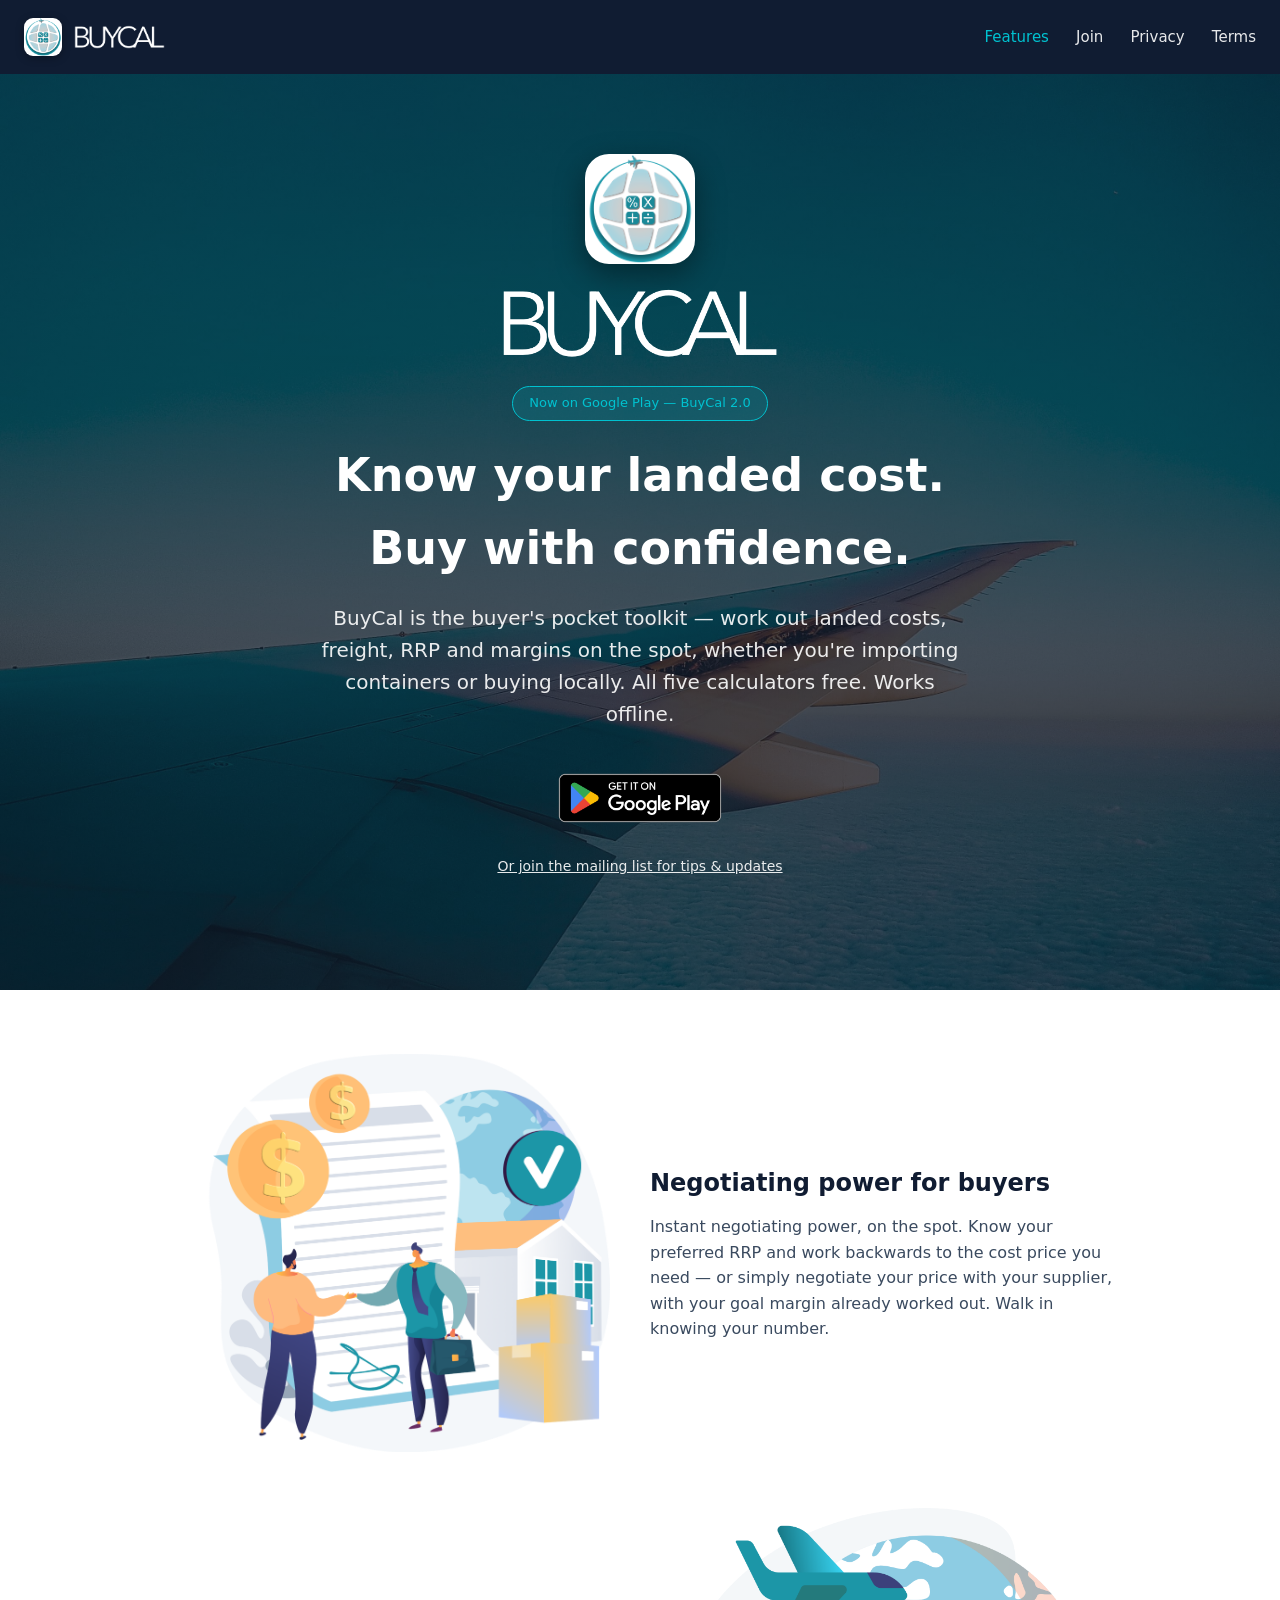
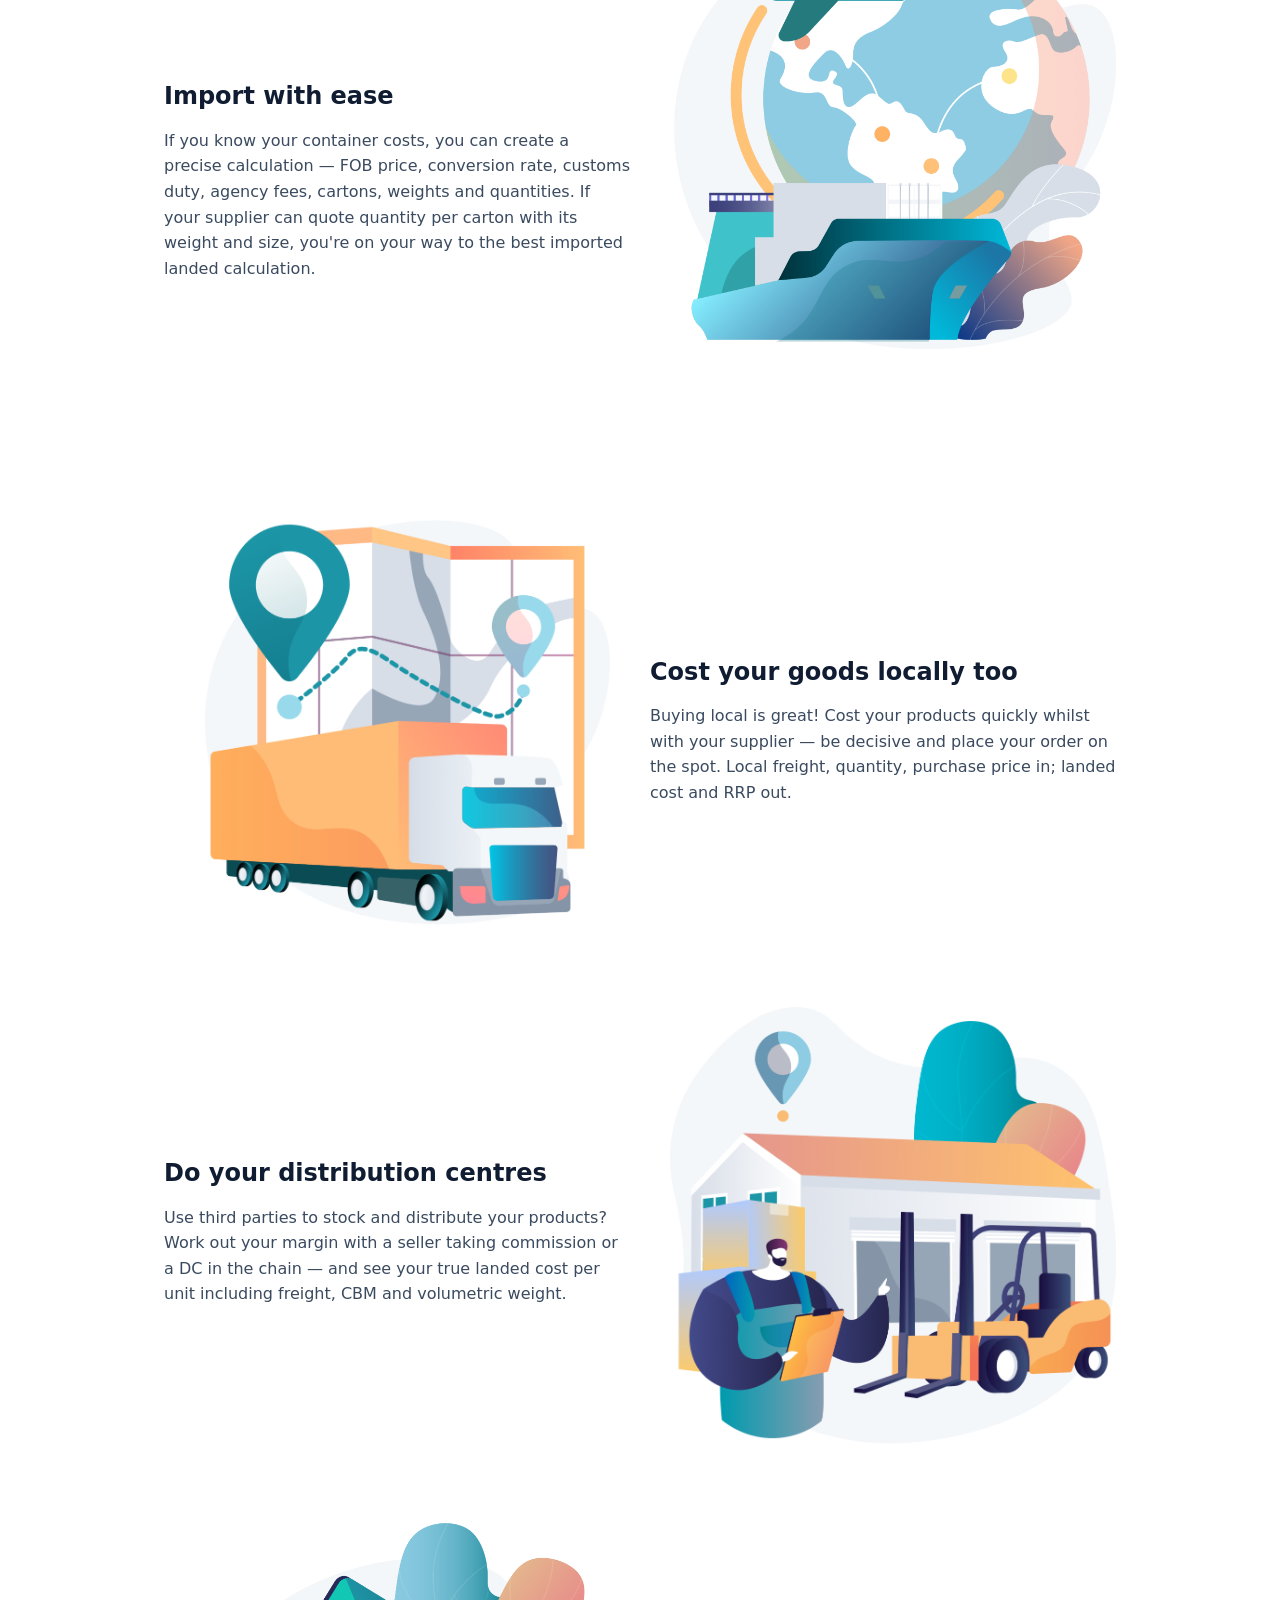
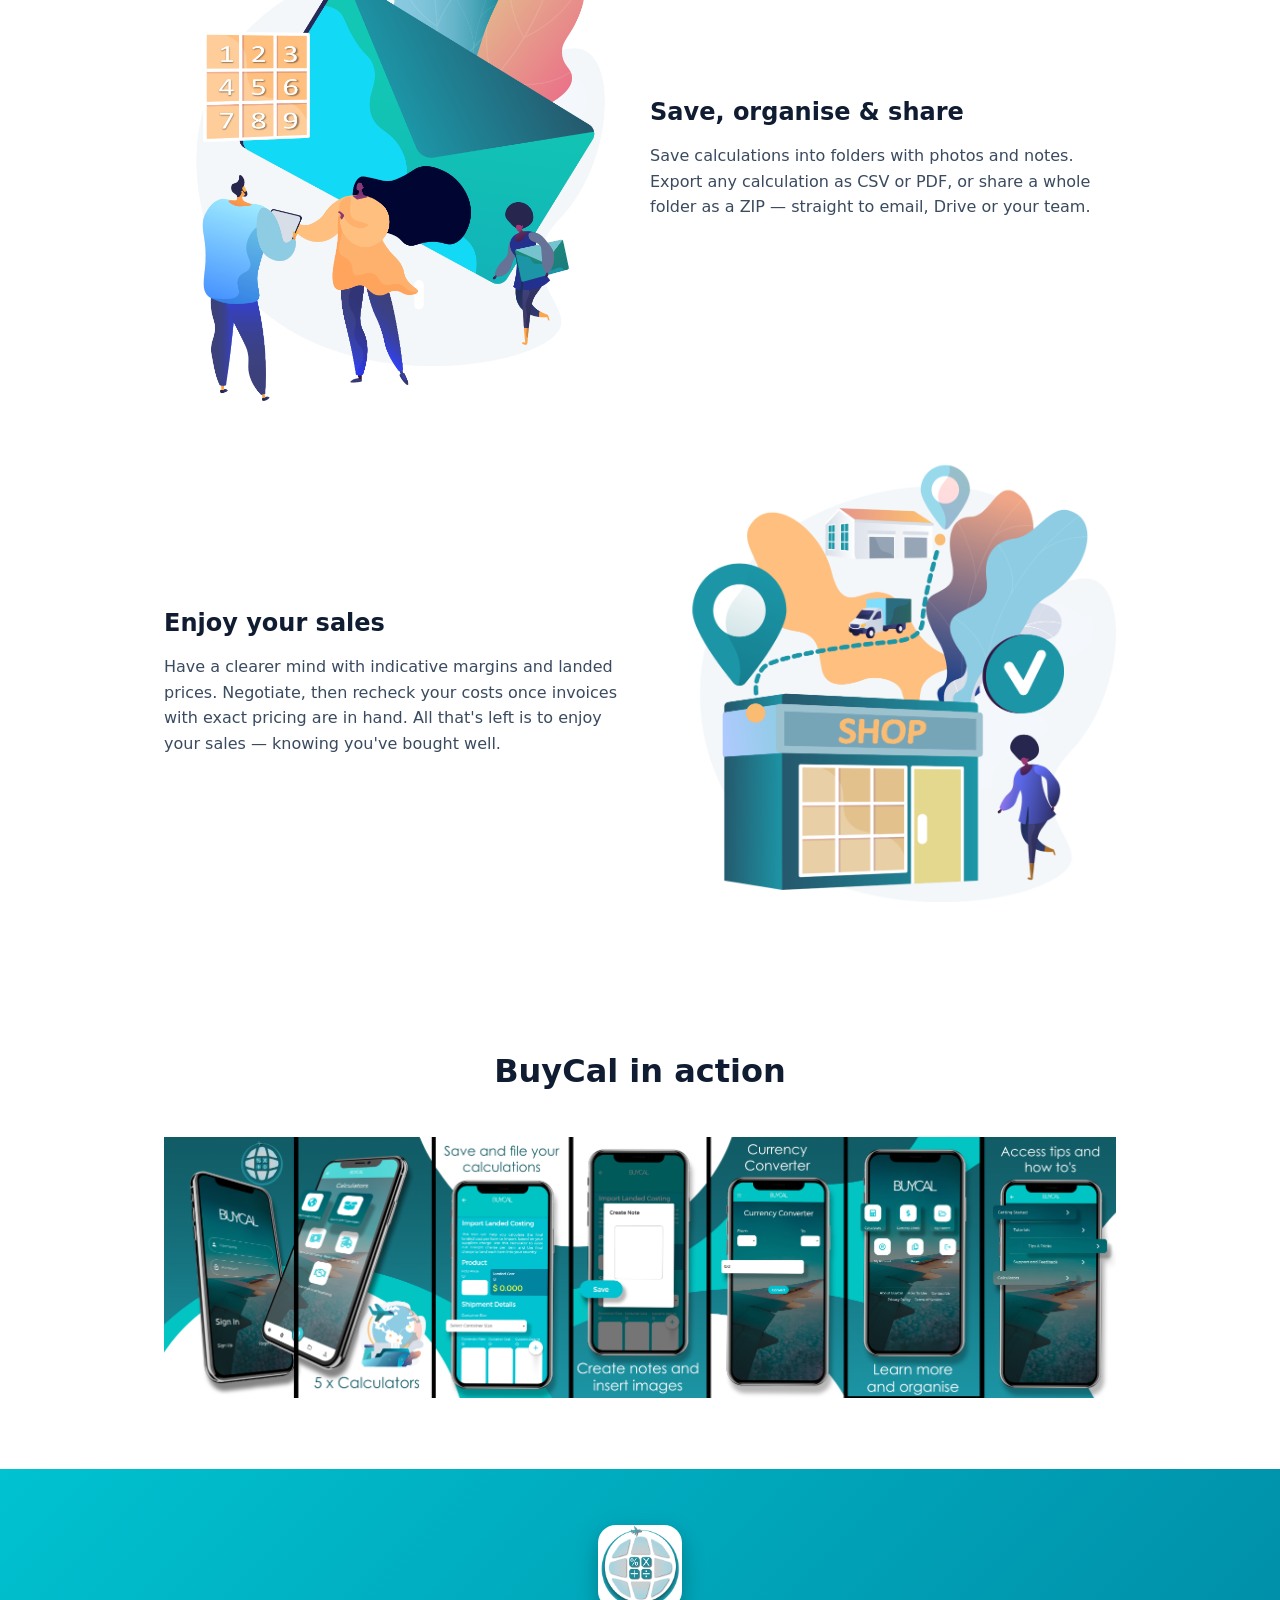
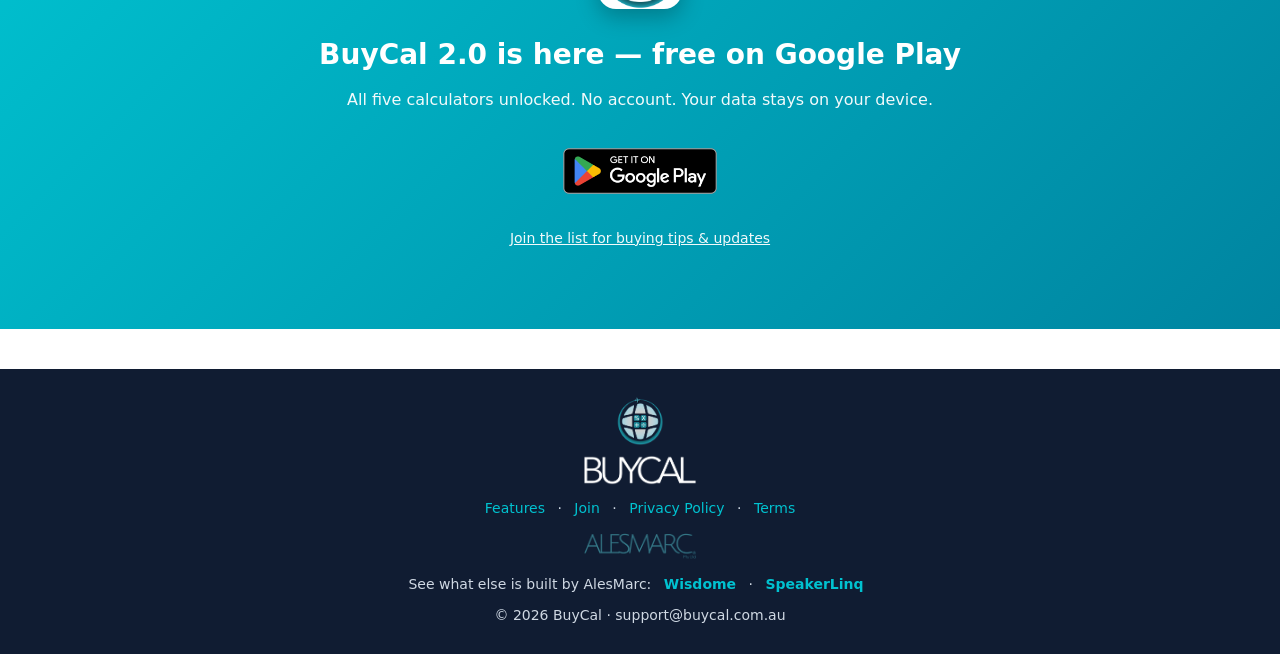
==== commit cb0bfd74: "Switch contact email to support@buycal.com.au across site + cheat sheet" ====
--- a/index.html
+++ b/index.html
@@ -34,7 +34,7 @@
       "installUrl": "https://play.google.com/store/apps/details?id=app.buycal.com",
       "sameAs": "https://play.google.com/store/apps/details?id=app.buycal.com",
       "offers": { "@type": "Offer", "price": "0", "priceCurrency": "AUD" },
-      "publisher": { "@type": "Organization", "name": "AlesMarc", "email": "support@alesmarc.com" }
+      "publisher": { "@type": "Organization", "name": "AlesMarc", "email": "support@buycal.com.au" }
     },
     {
       "@type": "WebSite",
@@ -141,7 +141,7 @@
   <img src="images/wordmark-white.png" alt="BuyCal" style="height:30px;display:block;margin:0 auto 12px">
   <div><a href="index.html">Features</a> &middot; <a href="join.html">Join</a> &middot; <a href="privacy.html">Privacy Policy</a> &middot; <a href="terms.html">Terms</a></div>
   <div style="margin-top:14px"><img src="images/alesmarc.png" alt="AlesMarc" style="height:26px;vertical-align:middle;opacity:.85"></div>
-  <div class="more-from">See what else is built by AlesMarc: <a href="https://wisdome.com.au" target="_blank" rel="noopener">Wisdome</a> &middot; <a href="https://speakerlinq.com" target="_blank" rel="noopener">SpeakerLinq</a></div><div style="margin-top:8px">&copy; 2026 BuyCal &middot; support@alesmarc.com</div>
+  <div class="more-from">See what else is built by AlesMarc: <a href="https://wisdome.com.au" target="_blank" rel="noopener">Wisdome</a> &middot; <a href="https://speakerlinq.com" target="_blank" rel="noopener">SpeakerLinq</a></div><div style="margin-top:8px">&copy; 2026 BuyCal &middot; support@buycal.com.au</div>
 </footer>
 </body>
 </html>
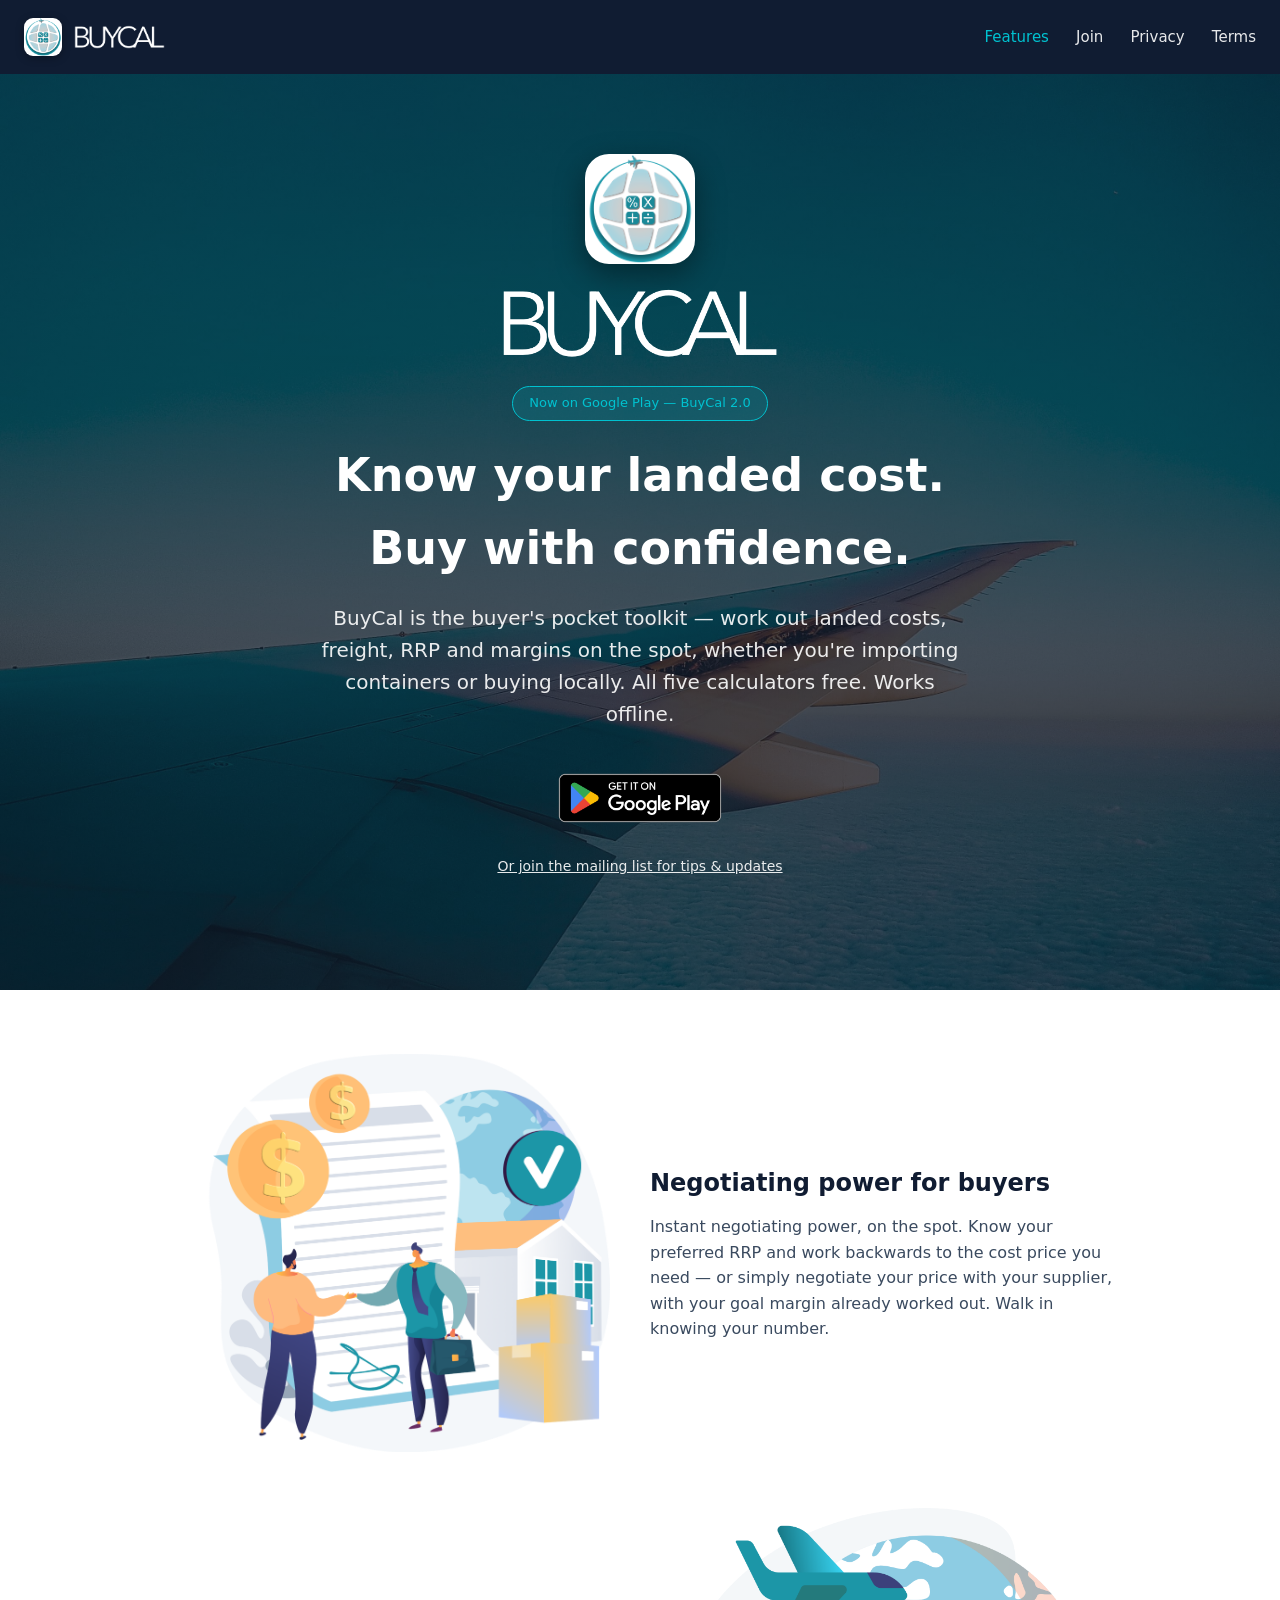
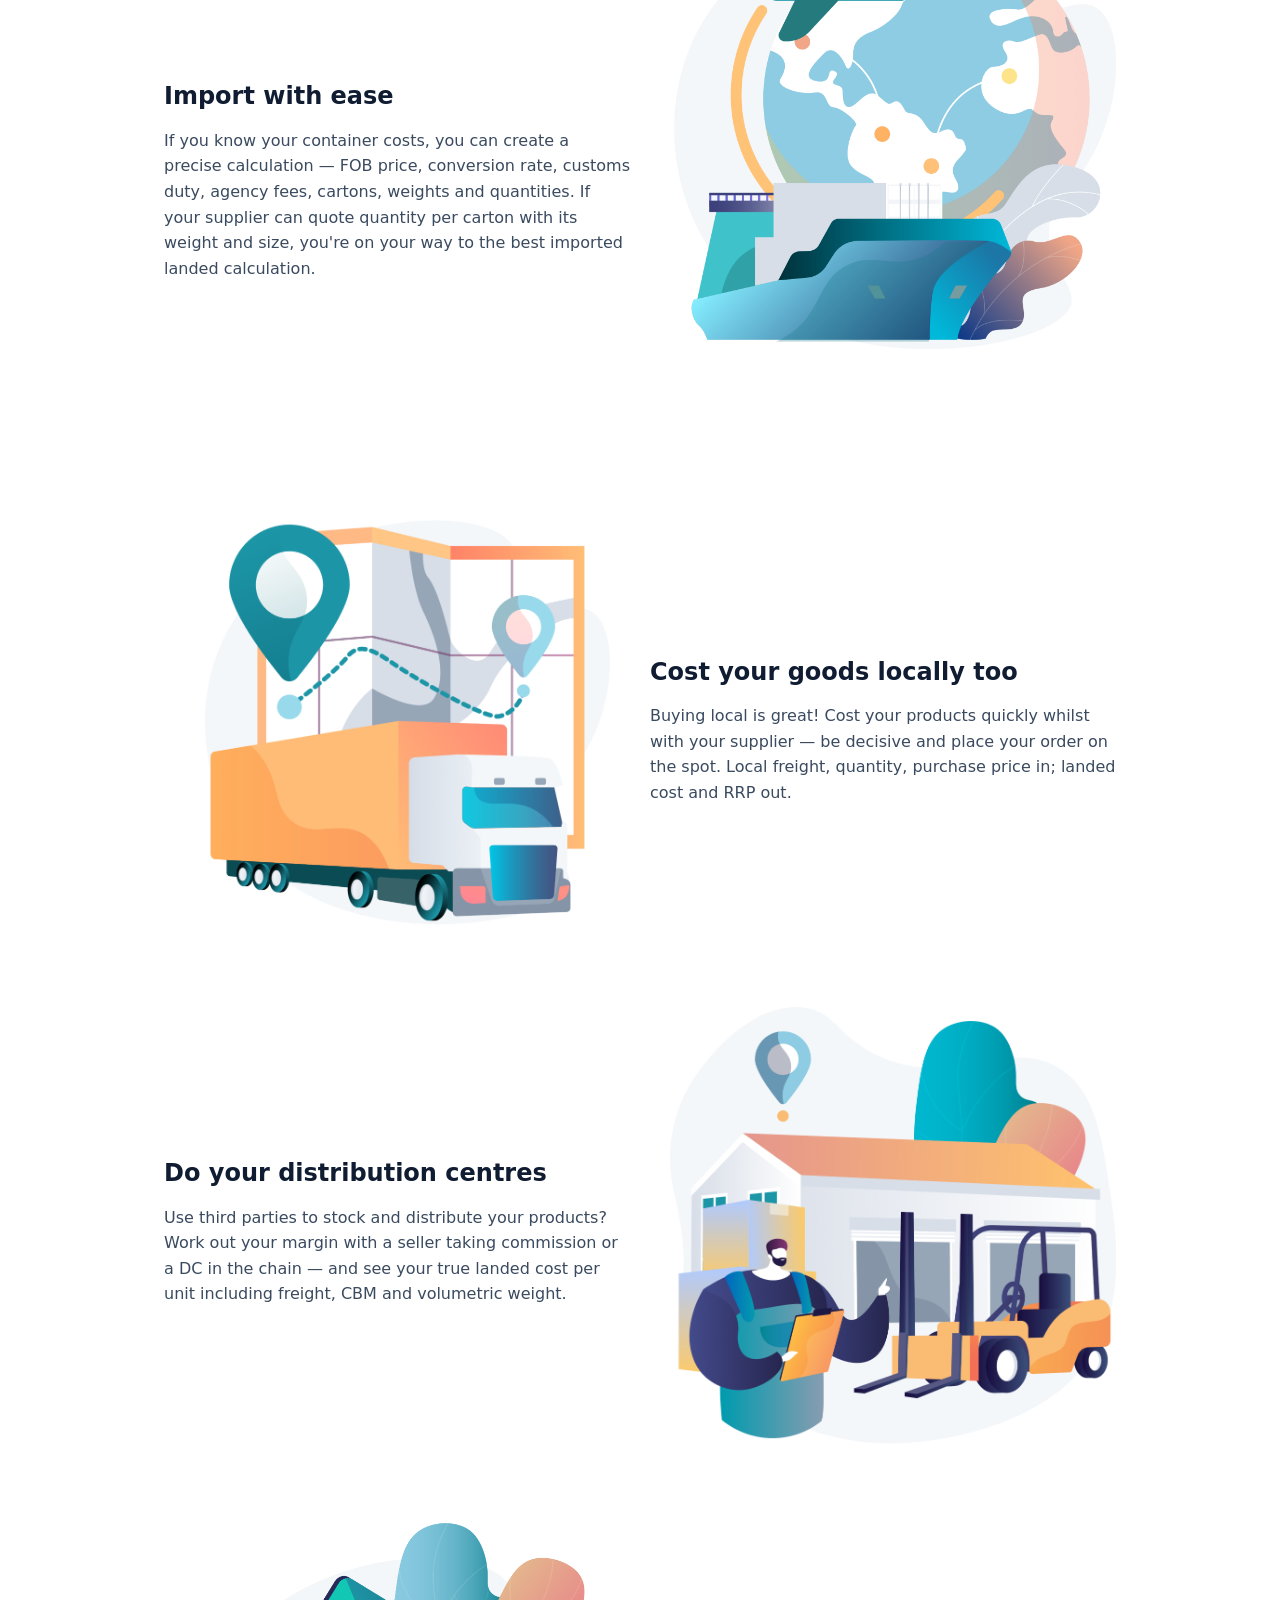
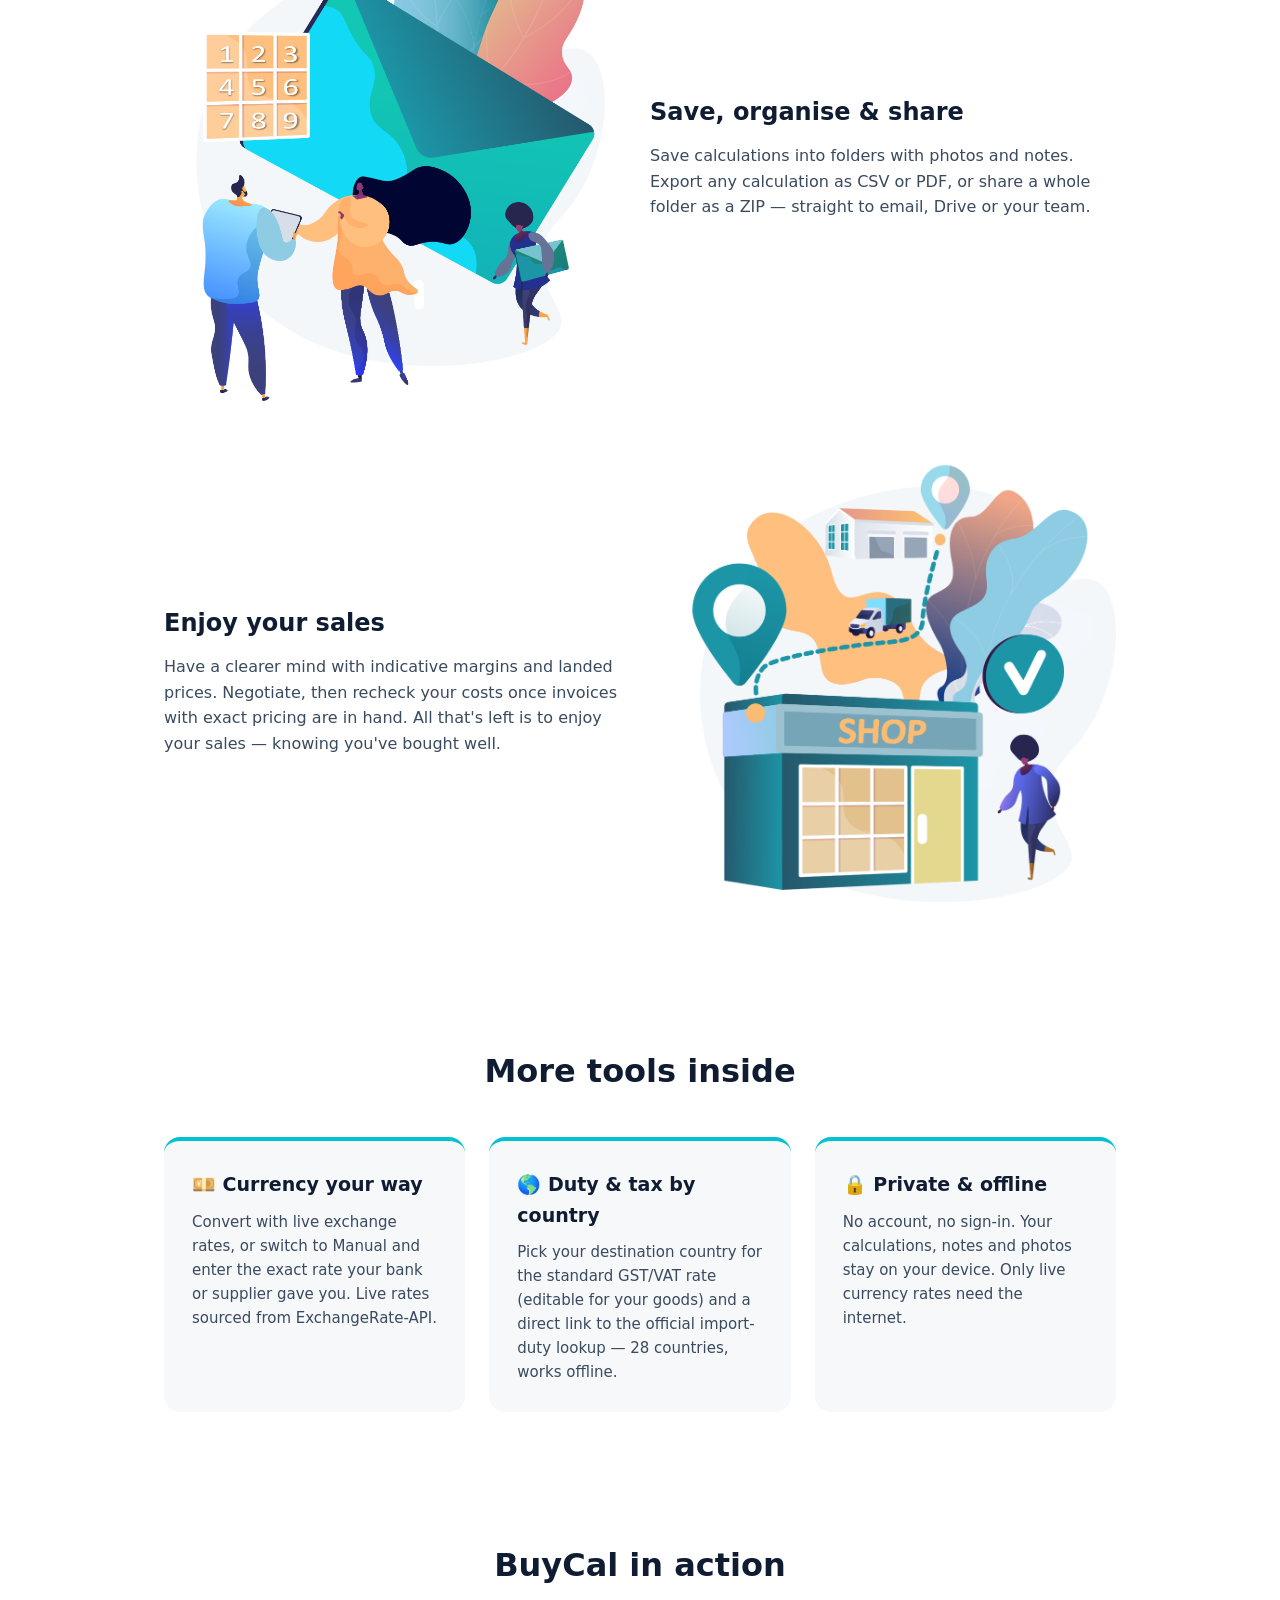
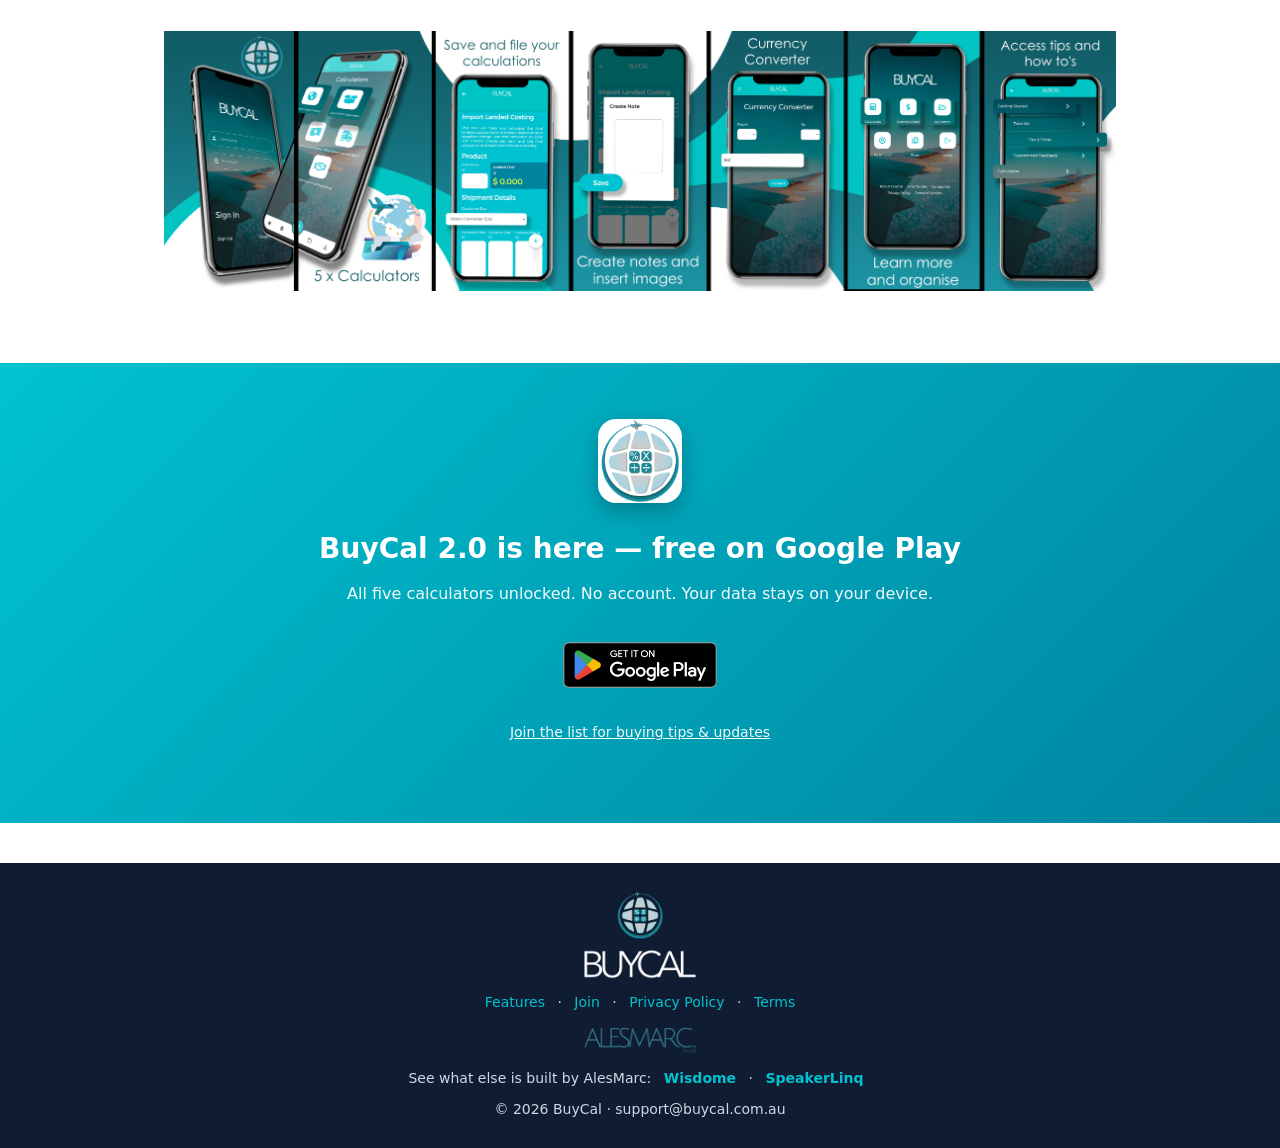
==== commit a1e437eb: "Add currency + duty/tax + privacy to website feature list" ====
--- a/index.html
+++ b/index.html
@@ -123,6 +123,15 @@
   </div>
 </section>
 
+<section>
+  <h2>More tools inside</h2>
+  <div class="grid">
+    <div class="card"><h3>&#128180; Currency your way</h3><p>Convert with live exchange rates, or switch to Manual and enter the exact rate your bank or supplier gave you. Live rates sourced from ExchangeRate-API.</p></div>
+    <div class="card"><h3>&#127758; Duty &amp; tax by country</h3><p>Pick your destination country for the standard GST/VAT rate (editable for your goods) and a direct link to the official import-duty lookup — 28 countries, works offline.</p></div>
+    <div class="card"><h3>&#128274; Private &amp; offline</h3><p>No account, no sign-in. Your calculations, notes and photos stay on your device. Only live currency rates need the internet.</p></div>
+  </div>
+</section>
+
 <section class="shots">
   <h2>BuyCal in action</h2>
   <img src="images/screenshots.png" alt="BuyCal app screenshots">
